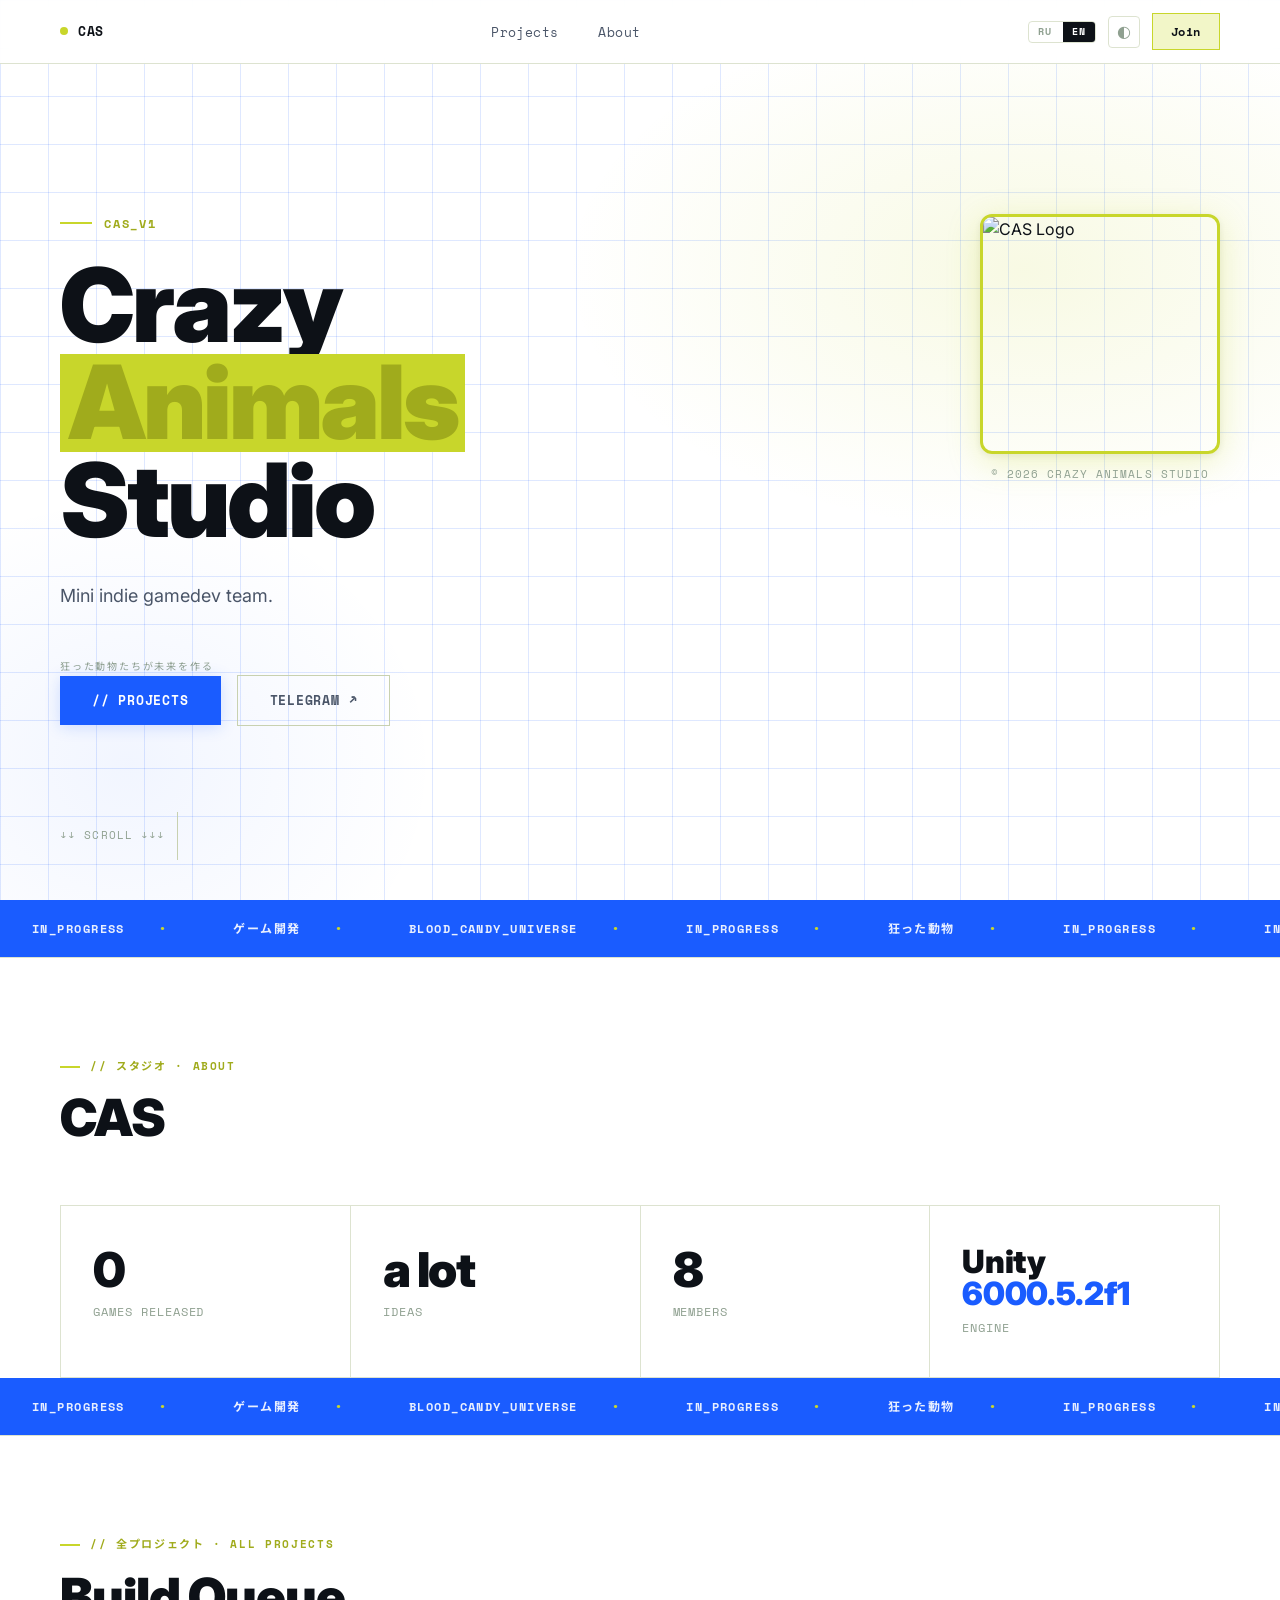
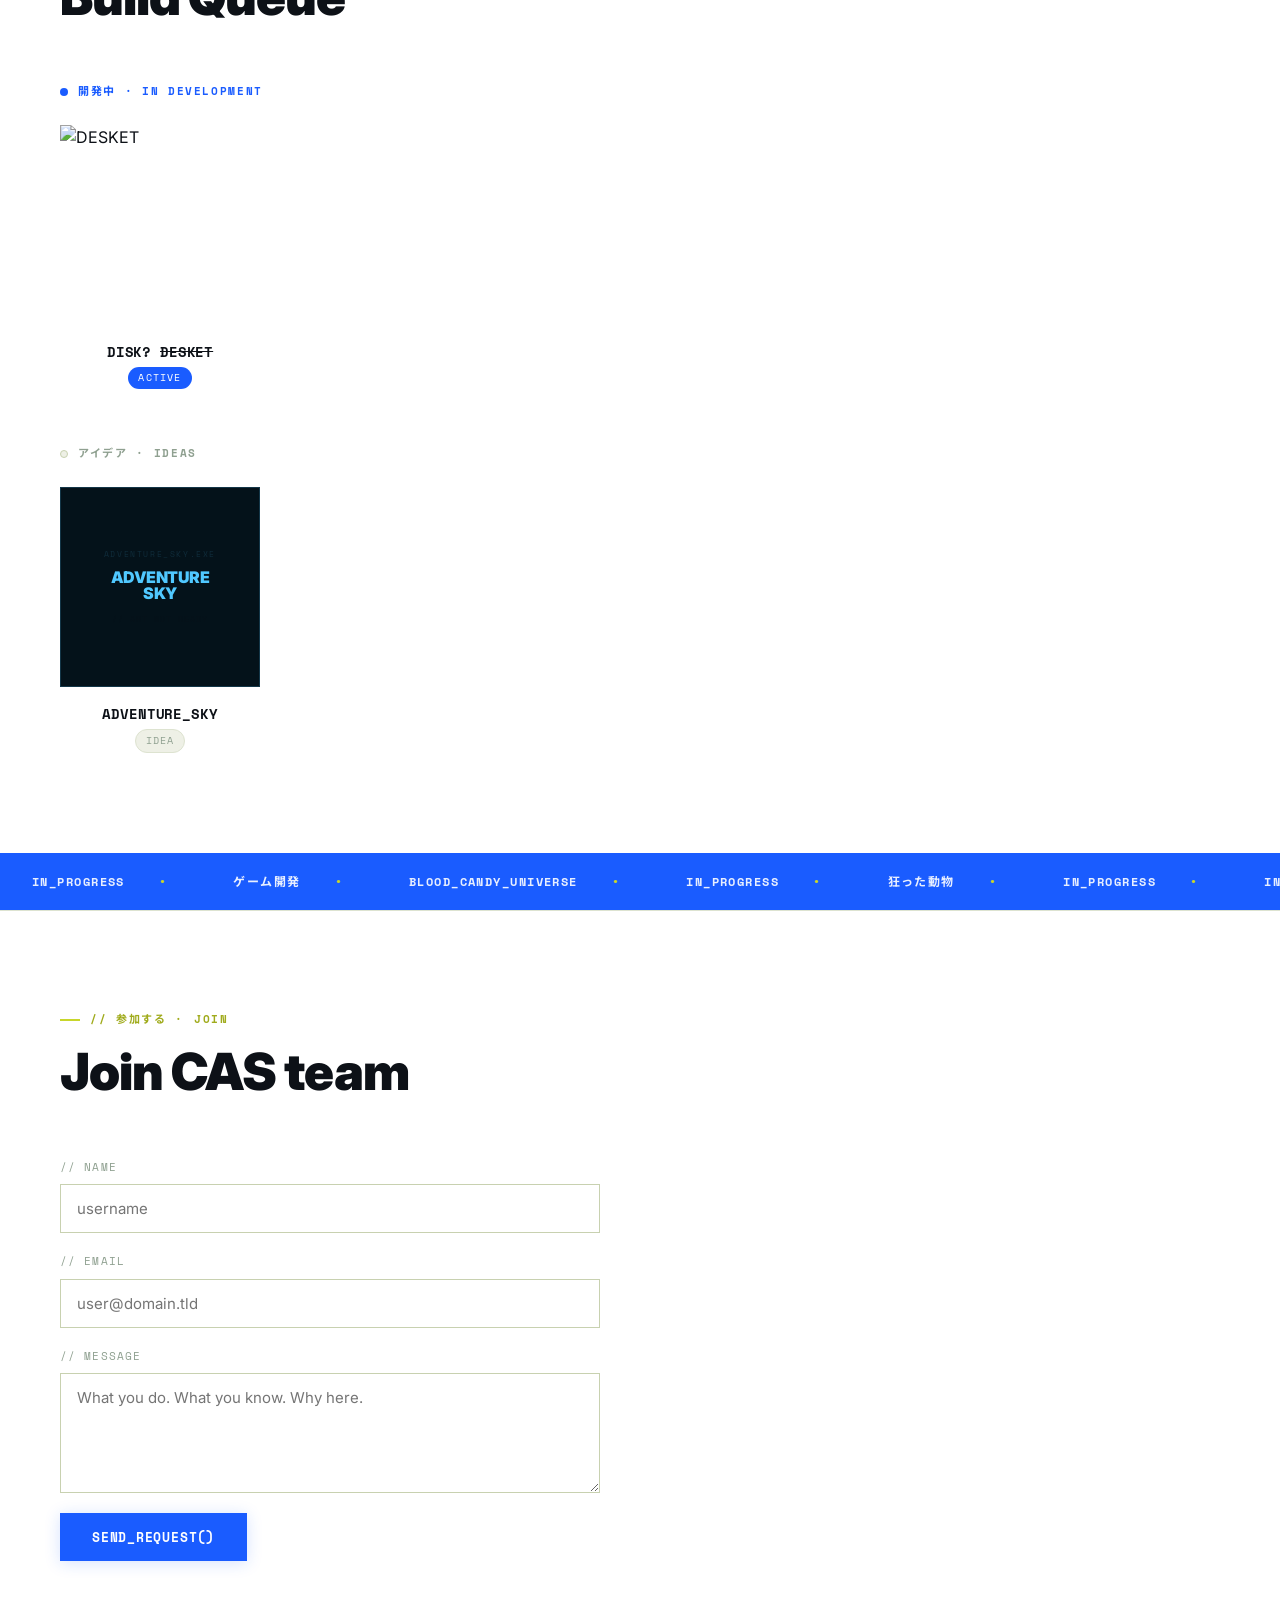
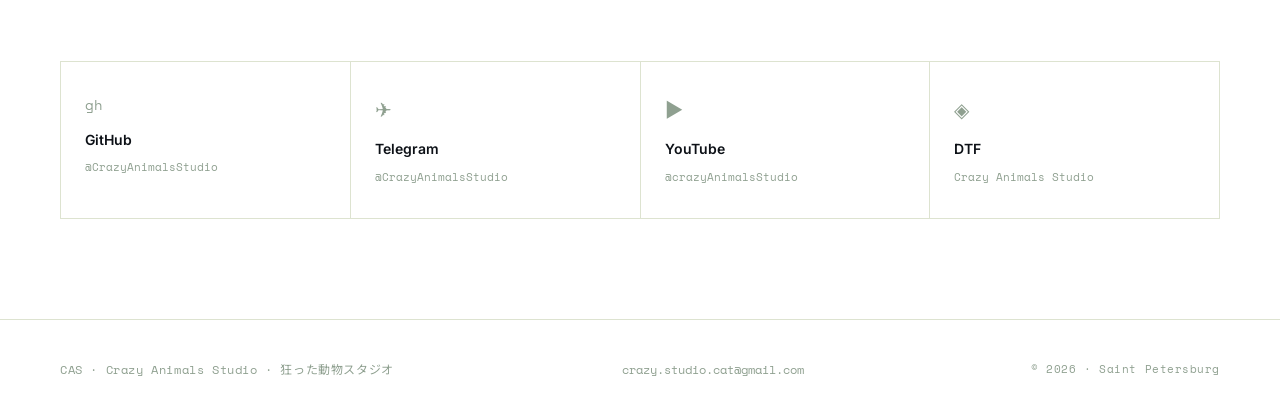
==== index.html @ 2841b26e "refactor(index.html)<alt>: mini info update" ====
<!DOCTYPE html>
<html lang="en">
<head>
    <meta charset="UTF-8">
    <meta name="viewport" content="width=device-width, initial-scale=1.0">

    <!-- ─── Verification ──────────────────────── -->
    <meta name="yandex-verification" content="7a8b8e7beaadb155" />
    <meta name="google-site-verification" content="YRYXhuTqiTE7CR_DWWoEkwobsuxGEl" />

    <!-- ─── SEO ───────────────────────────────── -->
    <title>Crazy Animals Studio — Indie Game Dev · SPB</title>
    <meta name="description" content="Crazy Animals Studio — independent indie game development studio from Saint Petersburg. Working on NO_FUTURE and other projects. Unity 6 · pixel art · low-poly 3D." />
    <meta name="keywords" content="Crazy Animals Studio, CAS, indie game studio, NO_FUTURE, DESKET, инди игры, pixel art, gamedev, разработка игр, indie game development, Unity 6, Saint Petersburg, Санкт-Петербург, инди студия" />
    <meta name="author" content="Crazy Animals Studio" />
    <meta name="robots" content="index, follow" />

    <!-- ─── Open Graph ────────────────────────── -->
    <meta property="og:type" content="website" />
    <meta property="og:site_name" content="Crazy Animals Studio" />
    <meta property="og:title" content="Crazy Animals Studio — Indie Game Dev · SPB" />
    <meta property="og:description" content="Independent indie game studio from Saint Petersburg. NO_FUTURE and more. No investors — our pace, our way." />
    <meta property="og:url" content="https://crazyanimalsstudio.space/" />
    <meta property="og:image" content="https://crazyanimalsstudio.space/img/logo.jpg" />
    <meta property="og:image:width" content="1200" />
    <meta property="og:image:height" content="630" />
    <meta property="og:locale" content="en_US" />
    <meta property="og:locale:alternate" content="ru_RU" />

    <!-- ─── Twitter Card ─────────────────────── -->
    <meta name="twitter:card" content="summary_large_image" />
    <meta name="twitter:title" content="Crazy Animals Studio — Indie Game Dev" />
    <meta name="twitter:description" content="Independent indie game studio from Saint Petersburg. No investors — our pace." />
    <meta name="twitter:image" content="https://crazyanimalsstudio.space/img/logo.jpg" />

    <!-- ─── Canonical ────────────────────────── -->
    <link rel="canonical" href="https://crazyanimalsstudio.space/" />

    <!-- ─── Favicon ───────────────────────────── -->
    <link rel="icon" type="image/jpeg" href="img/logo.jpg" />

    <!-- ─── Fonts ────────────────────────────── -->
    <link rel="preconnect" href="https://fonts.googleapis.com">
    <link rel="preconnect" href="https://fonts.gstatic.com" crossorigin>
    <link href="https://fonts.googleapis.com/css2?family=Inter:wght@300;400;500;600;700;900&family=Space+Mono:wght@400;700&family=Noto+Sans+JP:wght@400;700;900&display=swap" rel="stylesheet">

    <!-- ─── Styles ───────────────────────────── -->
    <link rel="stylesheet" href="style.css">

    <!-- ─── Structured Data (JSON-LD) ────────── -->
    <script type="application/ld+json">
    {
        "@context": "https://schema.org",
        "@type": "Organization",
        "name": "Crazy Animals Studio",
        "alternateName": "CAS",
        "description": "Independent indie game development studio from Saint Petersburg, Russia",
        "url": "https://crazyanimalsstudio.space/",
        "logo": "https://crazyanimalsstudio.space/img/logo.jpg",
        "image": "https://crazyanimalsstudio.space/img/logo.jpg",
        "foundingDate": "2024",
        "foundingLocation": {
            "@type": "Place",
            "name": "Saint Petersburg, Russia"
        },
        "sameAs": [
            "https://github.com/CrazyAnimalsStudio",
            "https://dtf.ru/u/528485-crazy-animals-studio",
            "https://www.youtube.com/@crazyAnimalsStudio",
            "https://t.me/CrazyAnimalsStudio"
        ],
        "knowsAbout": ["indie game development", "Unity 6", "pixel art", "low-poly 3D", "game design"]
    }
    </script>

</head>
<body>

<!-- NAV -->
<nav>
    <a href="#" class="nav-logo">
        <span class="nav-logo-dot"></span>
        CAS
    </a>
    <ul class="nav-links">
        <li><a href="#projects" data-i18n="nav-projects">Projects</a></li>
        <li><a href="#about" data-i18n="nav-about">About</a></li>
        <!--<li><a href="/bgd" class="nav-bgdlib-btn">BGDLib ↗</a></li>-->
    </ul>
    <div class="nav-right">
        <div class="nav-lang">
            <button class="lang-btn" data-lang="ru" onclick="setLang('ru')">RU</button>
            <button class="lang-btn" data-lang="en" onclick="setLang('en')">EN</button>
        </div>
        <button class="theme-toggle" id="theme-toggle" onclick="toggleTheme()" title="Toggle theme">◐</button>
        <a href="#join" class="nav-cta" data-i18n="nav-join">Join</a>
    </div>
</nav>

<!-- HERO -->
<section class="hero">
    <div style="display:flex; align-items:flex-start; justify-content:space-between; width:100%; gap:40px; flex-wrap:wrap; position:relative; z-index:1;">
        <div style="flex:1; min-width:300px;">
            <div class="hero-tag" data-i18n="hero-tag">CAS_v1</div>
            <h1>Crazy<br><span>Animals</span><br>Studio</h1>
            <p class="hero-sub" data-i18n="hero-sub">Mini indie gamedev team</p>
            <p style="font-family:var(--mono); font-size:10px; color:var(--text-3); letter-spacing:0.18em; margin-top:6px;">狂った動物たちが未来を作る</p>
            <div class="hero-actions">
                <a href="#projects" class="btn-primary" data-i18n="hero-btn-projects">// Projects</a>
                <a href="https://t.me/CrazyAnimalsStudio" target="_blank" class="btn-secondary">Telegram ↗</a>
            </div>
        </div>
        <div class="hero-logo-block">
            <img src="img/logo.jpg" alt="CAS Logo" class="hero-logo-img">
            <div class="hero-logo-caption">© 2026 CRAZY ANIMALS STUDIO</div>
        </div>
    </div>
    <div class="hero-scroll">↓↓ SCROLL ↓↓↓</div>
</section>

<!-- MARQUEE1 -->
<div class="marquee-strip">
    <div class="marquee-track">
        <div class="marquee-content">
            <span class="marquee-item">IN_PROGRESS</span>
            <span class="marquee-item">ゲーム開発</span>
            <span class="marquee-item">BLOOD_CANDY_UNIVERSE</span>
            <span class="marquee-item">IN_PROGRESS</span>
            <span class="marquee-item">狂った動物</span>
            <span class="marquee-item">IN_PROGRESS</span>
            <span class="marquee-item" data-i18n="marquee-indie">indie-gamedev</span>
            <span class="marquee-item">HARD_CORE</span>
            <span class="marquee-item">未来を作る</span>
            <span class="marquee-item">INDIE · NO_INVESTORS</span>
            <span class="marquee-item">物語</span>
        </div>
        <div class="marquee-content" aria-hidden="true">
            <span class="marquee-item">IN_PROGRESS</span>
            <span class="marquee-item">ゲーム開発</span>
            <span class="marquee-item">BLOOD_CANDY_UNIVERSE</span>
            <span class="marquee-item">IN_PROGRESS</span>
            <span class="marquee-item">狂った動物</span>
            <span class="marquee-item">IN_PROGRESS</span>
            <span class="marquee-item" data-i18n="marquee-indie">indie-gamedev</span>
            <span class="marquee-item">HARD_CORE</span>
            <span class="marquee-item">未来を作る</span>
            <span class="marquee-item">INDIE · NO_INVESTORS</span>
            <span class="marquee-item">物語</span>
        </div>
    </div>
</div>

<!-- CURRENT BUILD: disk_thegame -->
<!--<section class="section" id="projects">
    <div class="section-tag" data-i18n="tag-current-build">// 製作中 · current build</div>
    <div class="featured">
        <div class="featured-info">
            <div class="featured-badge" style="background:var(--accent); color:#fff; border-color:var(--accent);" data-i18n="active-badge">● 開発中 · ACTIVE</div>
            <div class="featured-name" style="font-size: clamp(48px,7vw,96px);">disk_thegame</div>
            <div class="featured-sub" style="font-family:var(--mono); font-size:12px; letter-spacing:0.1em;">
                ENGINE: Unity 6 6000.5.2f1 &nbsp;·&nbsp; BUILD: 202X
            </div>
            <div class="featured-tags" style="margin-top: 20px;">
                <span class="tag">2D</span>
                <span class="tag">platformer</span>
                <span class="tag">3D</span>
                <span class="tag">sci-fi</span>
            </div>
            <div style="margin-top: 32px; display:flex; gap:12px; flex-wrap:wrap;">
                <a href="https://t.me/CrazyAnimalsStudio" target="_blank" class="btn-primary" data-i18n="btn-follow">follow ↗</a>
            </div>
        </div>
        <div class="featured-img-wrap" style="background:#0d1117; display:flex; align-items:center; justify-content:center; flex-direction:column; gap:16px; font-family:var(--mono); color:rgba(26,92,255,0.6); font-size:13px; letter-spacing:0.08em;">
            <div style="color:var(--accent); font-size:11px; letter-spacing:0.2em; text-transform:uppercase; opacity:0.5;">disk.exe · disk.appimage</div>
            <div style="font-size:clamp(48px,6vw,80px); font-weight:900; color:var(--lime); letter-spacing:-0.04em; line-height:1; font-family:var(--sans);">disk<br>thegame</div>
            <div style="font-size:10px; color:rgba(255,255,255,0.2); letter-spacing:0.15em; margin-top:8px;" data-i18n="art-not-ready-featured">// art not ready yet</div>
        </div>
    </div>
</section>-->

<!-- STATS -->
<div class="section" id="about" style="padding-bottom:0;">
    <div class="section-tag" data-i18n="tag-about">// スタジオ · about</div>
    <h2 class="section-title">CAS</h2>
    <div class="stats">
        <div class="stat">
            <div class="stat-num">0<span></span></div>
            <div class="stat-label" data-i18n="stat-games">games released</div>
        </div>
        <div class="stat">
            <div class="stat-num" data-i18n="stat-many">a lot</div>
            <div class="stat-label" data-i18n="stat-ideas">ideas</div>
        </div>
        <div class="stat">
            <div class="stat-num">9<!--<span>+</span>--></div>
            <div class="stat-label" data-i18n="stat-members">members</div>
        </div>
        <div class="stat">
            <div class="stat-num" style="font-size:32px; letter-spacing:-0.01em;">Unity<span> 6000.5.2f1</span></div>
            <div class="stat-label" data-i18n="stat-engine">engine</div>
        </div>
    </div>
</div>

<!-- MARQUEE2 -->
<div class="marquee-strip">
    <div class="marquee-track">
        <div class="marquee-content">
            <span class="marquee-item">IN_PROGRESS</span>
            <span class="marquee-item">ゲーム開発</span>
            <span class="marquee-item">BLOOD_CANDY_UNIVERSE</span>
            <span class="marquee-item">IN_PROGRESS</span>
            <span class="marquee-item">狂った動物</span>
            <span class="marquee-item">IN_PROGRESS</span>
            <span class="marquee-item" data-i18n="marquee-indie">indie-gamedev</span>
            <span class="marquee-item">HARD_CORE</span>
            <span class="marquee-item">未来を作る</span>
            <span class="marquee-item">INDIE · NO_INVESTORS</span>
            <span class="marquee-item">物語</span>
        </div>
        <div class="marquee-content" aria-hidden="true">
            <span class="marquee-item">IN_PROGRESS</span>
            <span class="marquee-item">ゲーム開発</span>
            <span class="marquee-item">BLOOD_CANDY_UNIVERSE</span>
            <span class="marquee-item">IN_PROGRESS</span>
            <span class="marquee-item">狂った動物</span>
            <span class="marquee-item">IN_PROGRESS</span>
            <span class="marquee-item" data-i18n="marquee-indie">indie-gamedev</span>
            <span class="marquee-item">HARD_CORE</span>
            <span class="marquee-item">未来を作る</span>
            <span class="marquee-item">INDIE · NO_INVESTORS</span>
            <span class="marquee-item">物語</span>
        </div>
    </div>
</div>

<!-- ROLES -->
<!--<section class="roles-section">
    <div class="roles-header">
        <h2>Crazy Animals Studio</h2>
        <p style="font-family:var(--mono); font-size:11px; letter-spacing:0.12em; text-transform:uppercase;">// indie · spb · est_2024 · no_investors</p>
        <p style="font-family:var(--mono); font-size:10px; letter-spacing:0.15em; color:var(--text-3); margin-top:6px;" data-i18n="roles-sub">自分たちのペースで · at our own pace</p>
    </div>

    <div class="roles-cloud">
        <span class="role-bubble" data-i18n="role-dev"> </span>
        <span class="role-bubble"> </span>
        <span class="role-bubble"> </span>
        <span class="role-bubble" data-i18n="role-narrative"> </span>
        <span class="role-bubble"> </span>
        <span class="role-bubble"> </span>
        <span class="role-bubble" data-i18n="role-sound"> </span>
        <span class="role-bubble"> </span>
        <span class="role-bubble" data-i18n="role-writing"></span>
    </div>
</section>-->

<!-- ALL PROJECTS — media shelf -->
<section class="section" id="projects">
    <div class="section-tag" data-i18n="tag-all-projects">// 全プロジェクト · all projects</div>
    <h2 class="section-title">Build Queue</h2>

    <!-- ACTIVE -->
    <div style="margin-bottom:56px;">
        <div style="font-family:var(--mono); font-size:11px; letter-spacing:0.15em; color:var(--accent); font-weight:700; margin-bottom:24px; display:flex; align-items:center; gap:10px;">
            <span style="display:inline-block; width:8px; height:8px; border-radius:50%; background:var(--accent); animation: pulseDot 1.5s ease-in-out infinite;"></span>
            <span data-i18n="status-active">開発中 · IN DEVELOPMENT</span>
        </div>
        <div class="media-shelf">
            <!-- disk_thegame (DESKET) -->
            <a href="#" class="media-card">
                <div class="media-card-frame">
                    <img src="img/projects/desket/desketLogo.png" alt="DESKET">
                </div>
                <div class="media-card-label">
                    <div class="media-card-name">disk? <s>DESKET</s></div>
                    <div class="media-card-status" style="background:var(--accent); color:#fff; border-radius:999px; font-family:var(--mono); font-size:10px; letter-spacing:0.12em; text-transform:uppercase; padding:3px 10px;" data-i18n="badge-active">ACTIVE</div>
                </div>
            </a>
        </div>
    </div>

    <!-- IDEAS -->
    <div>
        <div style="font-family:var(--mono); font-size:11px; letter-spacing:0.15em; color:var(--text-3); font-weight:700; margin-bottom:24px; display:flex; align-items:center; gap:10px;">
            <span style="display:inline-block; width:8px; height:8px; border-radius:50%; background:var(--bg-3); border:1px solid var(--border-2);"></span>
            <span data-i18n="status-ideas">アイデア · IDEAS</span>
        </div>
        <div class="media-shelf">
            


            <!-- ADVENTURE_SKY -->
            <a href="#" class="media-card">
                <div class="media-card-frame">
                    <div class="media-text-card" style="background:#04121a; border:1px solid rgba(80,200,255,0.2);">
                        <div class="tc-label" style="color:rgba(80,200,255,0.4);">ADVENTURE_SKY.exe</div>
                        <div class="tc-title" style="color:#50c8ff;">ADVENTURE<br>SKY</div>
                        <div class="tc-sub" data-i18n="art-pending-short">// art not ready </div>
                    </div>
                </div>
                <div class="media-card-label">
                    <div class="media-card-name">ADVENTURE_SKY</div>
                    <div class="media-card-status media-status-idea" data-i18n="badge-idea">Idea</div>
                </div>
            </a>

            <!-- hidden for the future -->
            <!-- no_future_the_game
            <a href="#" class="media-card">
                <div class="media-card-frame">
                    <div class="media-text-card" style="background:#0a0a10; border:1px solid rgba(200,214,43,0.2);">
                        <div class="tc-label" style="color:rgba(200,214,43,0.4);">NO_FUTURE.exe</div>
                        <div class="tc-title" style="color:var(--lime);">NO<br>FUTURE</div>
                        <div class="tc-sub" data-i18n="art-pending">// art not ready · 未定</div>
                    </div>
                </div>
                <div class="media-card-label">
                    <div class="media-card-name">NO_FUTURE</div>
                    <div class="media-card-status" style="background:var(--accent); color:#fff; border-radius:999px; font-family:var(--mono); font-size:10px; letter-spacing:0.12em; text-transform:uppercase; padding:3px 10px;" data-i18n="badge-active">ACTIVE</div>
                </div>
            </a>-->

            <!-- DEER_WITH_BEER 
            <a href="#" class="media-card">
                <div class="media-card-frame">
                    <img src="img/projects/deerWithBeer/deerWithBeerLogo.png" alt="DEER_WITH_BEER">
                </div>
                <div class="media-card-label">
                    <div class="media-card-name">DEER_WITH_BEER</div>
                    <div class="media-card-status media-status-idea" data-i18n="badge-idea">Idea</div>
                </div>
            </a>-->
            <!-- MURDER_SHOW 
            <a href="#" class="media-card">
                <div class="media-card-frame">
                    <div class="media-text-card" style="background:#1a0505; border:1px solid rgba(255,80,80,0.2);">
                        <div class="tc-label" style="color:rgba(255,80,80,0.4);">MURDER_SHOW.exe</div>
                        <div class="tc-title" style="color:#ff5050;">MURDER<br>SHOW</div>
                        <div class="tc-sub" data-i18n="art-pending-short">// art not ready</div>
                    </div>
                </div>
                <div class="media-card-label">
                    <div class="media-card-name">MURDER_SHOW</div>
                    <div class="media-card-status media-status-idea" data-i18n="badge-idea">Idea</div>
                </div>
            </a>-->
            <!-- CURSED_PERSECUTOR 
            <a href="#" class="media-card">
                <div class="media-card-frame">
                    <div class="media-text-card" style="background:#0e0515; border:1px solid rgba(180,80,255,0.2);">
                        <div class="tc-label" style="color:rgba(180,80,255,0.4);">CURSED_PERSECUTOR.exe</div>
                        <div class="tc-title" style="color:#b450ff; font-size:20px;">CURSED<br>PERSECUTOR</div>
                        <div class="tc-sub" data-i18n="art-pending-short">// art not ready</div>
                    </div>
                </div>
                <div class="media-card-label">
                    <div class="media-card-name">CURSED_PERSECUTOR</div>
                    <div class="media-card-status media-status-idea" data-i18n="badge-idea">Idea</div>
                </div>
            </a>-->
            <!-- DEVASTATION 
            <a href="#" class="media-card">
                <div class="media-card-frame">
                    <div class="media-text-card" style="background:#150505; border:1px solid rgba(220,40,40,0.2);">
                        <div class="tc-label" style="color:rgba(220,40,40,0.4);">DEVASTATION.exe</div>
                        <div class="tc-title" style="color:#dc2828;">DEVASTATION</div>
                        <div class="tc-sub">// blood_candy · ldr</div>
                    </div>
                </div>
                <div class="media-card-label">
                    <div class="media-card-name">DEVASTATION</div>
                    <div class="media-card-status media-status-idea" data-i18n="badge-idea">Idea</div>
                </div>
            </a>-->
            <!-- BARRELLINA
            <a href="#" class="media-card">
                <div class="media-card-frame">
                    <div class="media-text-card" style="background:#141005; border:1px solid rgba(220,180,40,0.2);">
                        <div class="tc-label" style="color:rgba(220,180,40,0.4);">BARRELLINA.exe</div>
                        <div class="tc-title" style="color:#dcb428;">BARREL<br>LINA</div>
                        <div class="tc-sub">// blood_candy · ldr</div>
                    </div>
                </div>
                <div class="media-card-label">
                    <div class="media-card-name">BARRELLINA</div>
                    <div class="media-card-status media-status-idea" data-i18n="badge-idea">Idea</div>
                </div>
            </a>-->
            <!-- PROJECT_BLUE
            <a href="#" class="media-card">
                <div class="media-card-frame">
                    <div class="media-text-card" style="background:#030d18; border:1px solid rgba(40,100,220,0.2);">
                        <div class="tc-label" style="color:rgba(40,100,220,0.4);">PROJECT_BLUE.exe</div>
                        <div class="tc-title" style="color:#2864dc;">PROJECT<br>BLUE</div>
                        <div class="tc-sub">// blood_candy · ldr</div>
                    </div>
                </div>
                <div class="media-card-label">
                    <div class="media-card-name">PROJECT_BLUE</div>
                    <div class="media-card-status media-status-idea" data-i18n="badge-idea">Idea</div>
                </div>
            </a>-->
            <!-- ROW
            <a href="#" class="media-card">
                <div class="media-card-frame">
                    <img src="img/projects/row/rowLogoPackage.png" alt="ROW">
                </div>
                <div class="media-card-label">
                    <div class="media-card-name">ROW</div>
                    <div class="media-card-status media-status-idea" data-i18n="badge-idea">Idea</div>
                </div>
            </a>-->
            <!-- RUINED_EARTH
            <a href="#" class="media-card">
                <div class="media-card-frame">
                    <div class="media-text-card" style="background:#0d0e08; border:1px solid rgba(140,160,60,0.2);">
                        <div class="tc-label" style="color:rgba(140,160,60,0.4);">RUINED_EARTH.exe</div>
                        <div class="tc-title" style="color:#8ca03c;">RUINED<br>EARTH</div>
                        <div class="tc-sub">// blood_candy</div>
                    </div>
                </div>
                <div class="media-card-label">
                    <div class="media-card-name">RUINED_EARTH</div>
                    <div class="media-card-status media-status-idea" data-i18n="badge-idea">Idea</div>
                </div>
            </a>-->
            <!-- HARD_CORE
            <a href="#" class="media-card">
                <div class="media-card-frame">
                    <img src="img/projects/hardCore/hardCoreLogoPackage2.png" alt="HARD_CORE">
                </div>
                <div class="media-card-label">
                    <div class="media-card-name">HARD_CORE</div>
                    <div class="media-card-status media-status-idea" data-i18n="badge-idea">Idea</div>
                </div>
            </a>-->
            <!-- INSTABILITY
            <a href="#" class="media-card">
                <div class="media-card-frame">
                    <div class="media-text-card" style="background:#050508; border:1px solid rgba(100,80,200,0.2);">
                        <div class="tc-label" style="color:rgba(100,80,200,0.4);">INSTABILITY.exe</div>
                        <div class="tc-title" style="color:#6450c8;">INSTA<br>BILITY</div>
                        <div class="tc-sub" data-i18n="bc-final">// blood_candy · final</div>
                    </div>
                </div>
                <div class="media-card-label">
                    <div class="media-card-name">INSTABILITY</div>
                    <div class="media-card-status media-status-idea" data-i18n="badge-idea">Idea</div>
                </div>
            </a>-->
        </div>
    </div>
</section>

<!-- MARQUEE3 -->
<div class="marquee-strip">
    <div class="marquee-track">
        <div class="marquee-content">
            <span class="marquee-item">IN_PROGRESS</span>
            <span class="marquee-item">ゲーム開発</span>
            <span class="marquee-item">BLOOD_CANDY_UNIVERSE</span>
            <span class="marquee-item">IN_PROGRESS</span>
            <span class="marquee-item">狂った動物</span>
            <span class="marquee-item">IN_PROGRESS</span>
            <span class="marquee-item" data-i18n="marquee-indie">indie-gamedev</span>
            <span class="marquee-item">HARD_CORE</span>
            <span class="marquee-item">未来を作る</span>
            <span class="marquee-item">INDIE · NO_INVESTORS</span>
            <span class="marquee-item">物語</span>
        </div>
        <div class="marquee-content" aria-hidden="true">
            <span class="marquee-item">IN_PROGRESS</span>
            <span class="marquee-item">ゲーム開発</span>
            <span class="marquee-item">BLOOD_CANDY_UNIVERSE</span>
            <span class="marquee-item">IN_PROGRESS</span>
            <span class="marquee-item">狂った動物</span>
            <span class="marquee-item">IN_PROGRESS</span>
            <span class="marquee-item" data-i18n="marquee-indie">indie-gamedev</span>
            <span class="marquee-item">HARD_CORE</span>
            <span class="marquee-item">未来を作る</span>
            <span class="marquee-item">INDIE · NO_INVESTORS</span>
            <span class="marquee-item">物語</span>
        </div>
    </div>
</div>

<!-- JOIN -->
<section class="section" id="join">
    <div class="section-tag">// 参加する · <span data-i18n="join-tag-word">join</span></div>
    <h2 class="section-title">Join CAS team</h2>
    <div class="join-wrap">
        <!--<div class="join-info">
            <p style="font-family:var(--mono); font-size:13px; color:var(--text-3); line-height:1.8;" data-i18n="join-desc">
                Looking for: developers, artists!<br>
                // Dev stack: Unity 6 · Git &amp; GitLab · C#<br>
                // Art stack: Aseprite · Blender
            </p>
            <ul class="join-perks">
                <li data-i18n="join-perk-1">real projects from day one</li>
                <li data-i18n="join-perk-2">proper git-workflow</li>
                <li>本当にこれを翻訳することに興味がありますか？</li>
                <li data-i18n="join-perk-4">long-term · 長期的</li>
            </ul>
        </div>-->
        <form class="join-form" action="https://formspree.io/f/mnnvqkpe" method="POST">
            <div class="form-field">
                <label for="name">// name</label>
                <input type="text" id="name" name="name" placeholder="username" required>
            </div>
            <div class="form-field">
                <label for="email">// email</label>
                <input type="email" id="email" name="email" placeholder="user@domain.tld" required>
            </div>
            <div class="form-field">
                <label for="message">// message</label>
                <textarea id="message" name="message" data-i18n-placeholder="join-placeholder" placeholder="What you do. What you know. Why here." required></textarea>
            </div>
            <input type="hidden" name="_subject" value="[CAS] Join Request">
            <button type="submit" class="btn-primary" style="align-self:flex-start;">send_request()</button>
        </form>
    </div>
</section>

<!-- SOCIALS -->
<section class="section" style="padding-top:0; border-top:none;">
    <div class="socials-grid">
        <a href="https://github.com/CrazyAnimalsStudio" target="_blank" class="social-link">
            <div class="social-icon" style="font-family:var(--mono); font-size:14px;">gh</div>
            <div class="social-name">GitHub</div>
            <div class="social-handle">@CrazyAnimalsStudio</div>
        </a>
        <a href="https://t.me/CrazyAnimalsStudio" target="_blank" class="social-link">
            <div class="social-icon">✈</div>
            <div class="social-name">Telegram</div>
            <div class="social-handle">@CrazyAnimalsStudio</div>
        </a>
        <a href="https://www.youtube.com/@crazyAnimalsStudio" target="_blank" class="social-link">
            <div class="social-icon">▶</div>
            <div class="social-name">YouTube</div>
            <div class="social-handle">@crazyAnimalsStudio</div>
        </a>
        <a href="https://dtf.ru/u/528485-crazy-animals-studio" target="_blank" class="social-link">
            <div class="social-icon">◈</div>
            <div class="social-name">DTF</div>
            <div class="social-handle">Crazy Animals Studio</div>
        </a>
    </div>
</section>

<!-- FOOTER -->
<footer>
    <div class="footer-logo">CAS · Crazy Animals Studio · 狂った動物スタジオ</div>
    <a href="mailto:crazy.studio.cat@gmail.com" class="footer-email">crazy.studio.cat@gmail.com</a>
    <div class="footer-copy" data-i18n="footer-copy">© 2026 · Saint Petersburg</div>
</footer>

<script src="script.js"></script>
</body>
</html>
---- style.css ----
*, *::before, *::after {
    margin: 0;
    padding: 0;
    box-sizing: border-box;
}

:root {
    --bg:        #ffffff;
    --bg-2:      #f7f8f3;
    --bg-3:      #eef0e6;
    --border:    #dde3d0;
    --border-2:  #c8d1b0;
    --text:      #0d1117;
    --text-2:    #4a5568;
    --text-3:    #8fa090;
    --accent:    #1a5cff;
    --accent-2:  #3d78ff;
    --accent-dim:#e8eeff;
    --accent-dark:#0039cc;
    --lime:      #c8d62b;
    --lime-2:    #d9e83a;
    --lime-dim:  #f2f6c8;
    --lime-dark: #a0ab1c;
    --mono:      'Space Mono', 'Noto Sans JP', monospace;
    --sans:      'Inter', 'Noto Sans JP', sans-serif;
    --nav-bg:    rgba(255,255,255,0.92);
}

/* ─── DARK THEME ────────────────────────────── */
body[data-theme="dark"] {
    --bg:        #111418;
    --bg-2:      #191d24;
    --bg-3:      #20262f;
    --border:    #272e3a;
    --border-2:  #344055;
    --text:      #dce5f0;
    --text-2:    #7d95b0;
    --text-3:    #4a5e70;
    --accent-dim:#091530;
    --lime-dim:  #171d04;
    --nav-bg:    rgba(17,20,24,0.94);
}

html { scroll-behavior: smooth; }

body {
    font-family: var(--sans);
    background: var(--bg);
    color: var(--text);
    line-height: 1.6;
    overflow-x: hidden;
}

/* ─── NAV ─────────────────────────────────── */
nav {
    position: fixed;
    top: 0; left: 0; right: 0;
    z-index: 100;
    display: flex;
    align-items: center;
    justify-content: space-between;
    padding: 0 60px;
    height: 64px;
    background: var(--nav-bg);
    backdrop-filter: blur(12px);
    border-bottom: 1px solid var(--border);
    transition: background 0.3s, border-color 0.3s;
}

/* nav-right: lang switcher + theme toggle + cta */
.nav-right {
    display: flex;
    align-items: center;
    gap: 12px;
}

.nav-lang {
    display: flex;
    align-items: center;
    gap: 2px;
    border: 1px solid var(--border);
    border-radius: 4px;
    overflow: hidden;
}

.lang-btn {
    font-family: var(--mono);
    font-size: 10px;
    font-weight: 700;
    letter-spacing: 0.1em;
    padding: 5px 9px;
    background: transparent;
    color: var(--text-3);
    border: none;
    cursor: pointer;
    transition: background 0.15s, color 0.15s;
    line-height: 1;
}

.lang-btn:hover {
    color: var(--text);
    background: var(--bg-2);
}

.lang-btn.active {
    background: var(--text);
    color: var(--bg);
}

.theme-toggle {
    font-size: 16px;
    background: transparent;
    border: 1px solid var(--border);
    color: var(--text-3);
    width: 32px;
    height: 32px;
    display: flex;
    align-items: center;
    justify-content: center;
    cursor: pointer;
    border-radius: 4px;
    transition: border-color 0.15s, color 0.15s, background 0.15s;
    line-height: 1;
}

.theme-toggle:hover {
    color: var(--text);
    border-color: var(--text-2);
    background: var(--bg-2);
}

.nav-logo {
    font-family: var(--mono);
    font-size: 13px;
    font-weight: 700;
    color: var(--text);
    letter-spacing: 0.05em;
    text-decoration: none;
    display: flex;
    align-items: center;
    gap: 10px;
}

.nav-logo-dot {
    width: 8px; height: 8px;
    border-radius: 50%;
    background: var(--lime);
    flex-shrink: 0;
}

.nav-links {
    display: flex;
    gap: 40px;
    list-style: none;
}

.nav-links a {
    font-size: 13px;
    font-weight: 500;
    color: var(--text-2);
    text-decoration: none;
    letter-spacing: 0.03em;
    transition: color 0.2s;
    font-family: var(--mono);
}

.nav-links a:hover { color: var(--text); }

.nav-bgdlib-btn {
    font-family: var(--mono) !important;
    font-size: 11px !important;
    font-weight: 700 !important;
    color: #ea027e !important;
    text-decoration: none;
    border: 1px solid rgba(234,2,126,0.45);
    padding: 5px 13px;
    letter-spacing: 0.08em;
    transition: background 0.18s, color 0.18s, border-color 0.18s;
    white-space: nowrap;
}
.nav-bgdlib-btn:hover {
    background: rgba(234,2,126,0.12) !important;
    border-color: #ea027e !important;
    color: #ff2d9b !important;
}

.nav-cta {
    font-family: var(--mono);
    font-size: 12px;
    font-weight: 700;
    color: var(--text);
    text-decoration: none;
    border: 1px solid var(--lime);
    background: var(--lime-dim);
    padding: 8px 18px;
    letter-spacing: 0.05em;
    transition: background 0.2s, color 0.2s;
}

.nav-cta:hover {
    background: var(--lime);
    color: var(--text);
}

/* ─── HERO ────────────────────────────────── */
.hero {
    min-height: 100vh;
    display: flex;
    flex-direction: column;
    justify-content: center;
    padding: 120px 60px 80px;
    position: relative;
    overflow: hidden;
    background-image:
        linear-gradient(rgba(26,92,255,0.14) 1px, transparent 1px),
        linear-gradient(90deg, rgba(26,92,255,0.14) 1px, transparent 1px);
    background-size: 48px 48px;
    background-color: var(--bg);
    animation: gridDrift 3.5s linear infinite;
}

.hero::before {
    content: '';
    position: absolute;
    inset: 0;
    background:
        radial-gradient(ellipse 55% 45% at 80% 30%, rgba(200,214,43,0.13) 0%, transparent 65%),
        radial-gradient(ellipse 40% 50% at 10% 85%, rgba(26,92,255,0.06) 0%, transparent 60%);
    pointer-events: none;
}

.hero-tag {
    font-family: var(--mono);
    font-size: 12px;
    color: var(--lime-dark);
    letter-spacing: 0.15em;
    text-transform: uppercase;
    margin-bottom: 24px;
    display: flex;
    align-items: center;
    gap: 12px;
    font-weight: 700;
}

.hero-tag::before {
    content: '';
    display: block;
    width: 32px;
    height: 2px;
    background: var(--lime);
}

.hero h1 {
    font-size: clamp(56px, 8vw, 120px);
    font-weight: 900;
    line-height: 0.95;
    letter-spacing: -0.03em;
    color: var(--text);
    margin-bottom: 32px;
    max-width: 900px;
}

.hero h1 span {
    color: var(--lime-dark);
    background: var(--lime);
    padding: 0 8px;
    display: inline-block;
}

.hero-sub {
    font-size: 18px;
    font-weight: 400;
    color: var(--text-2);
    max-width: 480px;
    margin-bottom: 48px;
    line-height: 1.7;
}

.hero-actions {
    display: flex;
    gap: 16px;
    align-items: center;
    flex-wrap: wrap;
}

.btn-primary {
    font-family: var(--mono);
    font-size: 13px;
    font-weight: 700;
    letter-spacing: 0.06em;
    text-transform: uppercase;
    color: #fff;
    background: var(--accent);
    border: none;
    padding: 14px 32px;
    text-decoration: none;
    transition: background 0.2s, transform 0.15s, box-shadow 0.2s;
    cursor: pointer;
    display: inline-block;
    box-shadow: 0 2px 16px rgba(26,92,255,0.18);
}

.btn-primary:hover {
    background: var(--accent-dark);
    transform: translateY(-2px);
    box-shadow: 0 6px 24px rgba(26,92,255,0.28);
}

.btn-secondary {
    font-family: var(--mono);
    font-size: 13px;
    font-weight: 700;
    letter-spacing: 0.06em;
    text-transform: uppercase;
    color: var(--text-2);
    background: transparent;
    border: 1px solid var(--border-2);
    padding: 14px 32px;
    text-decoration: none;
    transition: color 0.2s, border-color 0.2s, background 0.2s;
    cursor: pointer;
    display: inline-block;
}

.btn-secondary:hover {
    color: var(--accent);
    border-color: var(--accent);
    background: var(--accent-dim);
}

.hero-logo-block {
    display: flex;
    flex-direction: column;
    align-items: center;
    gap: 12px;
    flex-shrink: 0;
}

.hero-logo-img {
    width: 240px;
    height: 240px;
    object-fit: cover;
    border-radius: 12px;
    border: 3px solid var(--lime);
    box-shadow: 0 8px 32px rgba(200,214,43,0.25), 0 2px 8px rgba(0,0,0,0.08);
}

.hero-logo-caption {
    font-family: var(--mono);
    font-size: 11px;
    color: var(--text-3);
    letter-spacing: 0.1em;
}

.hero-scroll {
    position: absolute;
    bottom: 40px;
    left: 60px;
    font-family: var(--mono);
    font-size: 11px;
    color: var(--text-3);
    letter-spacing: 0.1em;
    display: flex;
    align-items: center;
    gap: 12px;
}

.hero-scroll::after {
    content: '';
    display: block;
    width: 1px;
    height: 48px;
    background: var(--border-2);
}

/* ─── SECTION BASE ────────────────────────── */
.section {
    padding: 100px 60px;
    border-top: 1px solid var(--border);
}

.section-tag {
    font-family: var(--mono);
    font-size: 11px;
    color: var(--lime-dark);
    letter-spacing: 0.15em;
    text-transform: uppercase;
    margin-bottom: 16px;
    font-weight: 700;
    display: flex;
    align-items: center;
    gap: 10px;
}

.section-tag::before {
    content: '';
    display: inline-block;
    width: 20px;
    height: 2px;
    background: var(--lime);
    flex-shrink: 0;
}

.section-title {
    font-size: clamp(32px, 4vw, 52px);
    font-weight: 900;
    letter-spacing: -0.02em;
    line-height: 1.05;
    color: var(--text);
    margin-bottom: 60px;
}

/* ─── FEATURED GAME ───────────────────────── */
.featured {
    display: grid;
    grid-template-columns: 1fr 1fr;
    gap: 80px;
    align-items: center;
}

/*.featured-info {} */

.featured-badge {
    display: inline-block;
    font-family: var(--mono);
    font-size: 11px;
    letter-spacing: 0.12em;
    text-transform: uppercase;
    color: var(--lime-dark);
    border: 1px solid var(--lime);
    background: var(--lime);
    padding: 5px 12px;
    margin-bottom: 24px;
    font-weight: 700;
}

.featured-name {
    font-size: clamp(40px, 5vw, 72px);
    font-weight: 900;
    letter-spacing: -0.03em;
    line-height: 0.95;
    color: var(--text);
    margin-bottom: 8px;
}

.featured-sub {
    font-family: var(--mono);
    font-size: 14px;
    color: var(--text-2);
    margin-bottom: 24px;
    letter-spacing: 0.03em;
}

.featured-desc {
    font-size: 16px;
    color: var(--text-2);
    line-height: 1.75;
    margin-bottom: 36px;
    max-width: 420px;
}

.featured-tags {
    display: flex;
    gap: 8px;
    flex-wrap: wrap;
    margin-bottom: 36px;
}

.tag {
    font-family: var(--mono);
    font-size: 11px;
    letter-spacing: 0.08em;
    color: var(--text-3);
    border: 1px solid var(--border);
    padding: 4px 12px;
}

.featured-img-wrap {
    position: relative;
    aspect-ratio: 4/3;
    overflow: hidden;
    border: 1px solid var(--border);
    background: var(--bg-2);
}

.featured-img-wrap img {
    width: 100%;
    height: 100%;
    object-fit: cover;
    display: block;
    filter: brightness(0.85);
    transition: filter 0.3s, transform 0.4s;
}

.featured-img-wrap:hover img {
    filter: brightness(1);
    transform: scale(1.03);
}

.featured-img-overlay {
    position: absolute;
    inset: 0;
    background: linear-gradient(135deg, rgba(26,92,255,0.12) 0%, transparent 60%);
    pointer-events: none;
}

/* ─── PROJECTS GRID ───────────────────────── */
.projects-grid {
    display: grid;
    grid-template-columns: repeat(auto-fill, minmax(300px, 1fr));
    gap: 1px;
    background: var(--border);
    border: 1px solid var(--border);
}

.project-card {
    background: var(--bg);
    padding: 36px 32px;
    display: flex;
    flex-direction: column;
    gap: 12px;
    transition: background 0.2s, box-shadow 0.2s;
    text-decoration: none;
    color: inherit;
    position: relative;
    overflow: hidden;
}

.project-card::before {
    content: '';
    position: absolute;
    top: 0; left: 0;
    width: 3px;
    height: 100%;
    background: var(--accent);
    transform: scaleY(0);
    transform-origin: top;
    transition: transform 0.3s;
}

.project-card:hover { background: var(--bg-2); }
.project-card:hover::before { transform: scaleY(1); }

.project-status {
    font-family: var(--mono);
    font-size: 10px;
    letter-spacing: 0.12em;
    text-transform: uppercase;
    margin-bottom: 4px;
}

.status-wip { color: var(--lime-dark); font-weight: 700; }
.status-idea { color: var(--text-3); }
.status-done { color: #4cd964; }

.project-name {
    font-size: 22px;
    font-weight: 900;
    letter-spacing: -0.02em;
    color: var(--text);
    line-height: 1.1;
}

.project-genre {
    font-size: 13px;
    color: var(--text-2);
    line-height: 1.5;
}

.project-tags {
    display: flex;
    gap: 6px;
    flex-wrap: wrap;
    margin-top: 8px;
}

.project-tag {
    font-family: var(--mono);
    font-size: 10px;
    letter-spacing: 0.08em;
    color: var(--text-3);
    border: 1px solid var(--border);
    padding: 2px 8px;
}

/* ─── STUDIO STATS ────────────────────────── */
.stats {
    display: grid;
    grid-template-columns: repeat(4, 1fr);
    gap: 1px;
    background: var(--border);
    border: 1px solid var(--border);
    margin-bottom: 0;
}

.stat {
    background: var(--bg);
    padding: 40px 32px;
    display: flex;
    flex-direction: column;
    gap: 8px;
    transition: background 0.2s;
}

.stat:hover { background: var(--bg-2); }

.stat-num {
    font-size: 48px;
    font-weight: 900;
    letter-spacing: -0.03em;
    color: var(--text);
    line-height: 1;
}

.stat-num span { color: var(--accent); }

.stat-label {
    font-family: var(--mono);
    font-size: 12px;
    color: var(--text-3);
    letter-spacing: 0.08em;
    text-transform: uppercase;
}

/* ─── JOIN ────────────────────────────────── */
.join-wrap {
    display: grid;
    grid-template-columns: 1fr 1fr;
    gap: 80px;
    align-items: start;
}

.join-info p {
    font-size: 16px;
    color: var(--text-2);
    line-height: 1.75;
    margin-bottom: 24px;
}

.join-perks {
    list-style: none;
    display: flex;
    flex-direction: column;
    gap: 12px;
}

.join-perks li {
    font-size: 14px;
    color: var(--text-2);
    display: flex;
    align-items: flex-start;
    gap: 12px;
}

.join-perks li::before {
    content: '—';
    color: var(--accent);
    font-family: var(--mono);
    flex-shrink: 0;
}

.join-form {
    display: flex;
    flex-direction: column;
    gap: 20px;
}

.form-field {
    display: flex;
    flex-direction: column;
    gap: 8px;
}

.form-field label {
    font-family: var(--mono);
    font-size: 11px;
    letter-spacing: 0.1em;
    text-transform: uppercase;
    color: var(--text-3);
}

.form-field input,
.form-field textarea {
    background: var(--bg);
    border: 1px solid var(--border-2);
    color: var(--text);
    font-family: var(--sans);
    font-size: 15px;
    padding: 14px 16px;
    outline: none;
    transition: border-color 0.2s, box-shadow 0.2s;
    resize: vertical;
}

.form-field input:focus,
.form-field textarea:focus {
    border-color: var(--accent);
    box-shadow: 0 0 0 3px var(--accent-dim);
}

.form-field textarea { min-height: 120px; }

/* ─── SOCIALS ─────────────────────────────── */
.socials-grid {
    display: flex;
    gap: 1px;
    background: var(--border);
    border: 1px solid var(--border);
    flex-wrap: wrap;
}

.social-link {
    flex: 1;
    min-width: 160px;
    background: var(--bg);
    padding: 32px 24px;
    display: flex;
    flex-direction: column;
    align-items: flex-start;
    gap: 8px;
    text-decoration: none;
    color: inherit;
    transition: background 0.2s, border-color 0.2s;
}

.social-link:hover {
    background: var(--accent-dim);
}

.social-link:hover .social-icon,
.social-link:hover .social-name {
    color: var(--accent);
}

.social-icon {
    font-size: 20px;
    color: var(--text-3);
    margin-bottom: 4px;
}

.social-name {
    font-size: 14px;
    font-weight: 600;
    color: var(--text);
}

.social-handle {
    font-family: var(--mono);
    font-size: 11px;
    color: var(--text-3);
}

/* ─── FOOTER ──────────────────────────────── */
footer {
    border-top: 1px solid var(--border);
    padding: 40px 60px;
    display: flex;
    align-items: center;
    justify-content: space-between;
}

.footer-logo {
    font-family: var(--mono);
    font-size: 12px;
    color: var(--text-3);
    letter-spacing: 0.05em;
}

.footer-copy {
    font-family: var(--mono);
    font-size: 11px;
    color: var(--text-3);
    letter-spacing: 0.05em;
}

.footer-email {
    font-family: var(--mono);
    font-size: 12px;
    color: var(--text-3);
    text-decoration: none;
    transition: color 0.2s;
}

.footer-email:hover { color: var(--text); }

/* ─── DIVIDER ─────────────────────────────── */
.divider {
    height: 1px;
    background: var(--border);
}

/* ─── RESPONSIVE ──────────────────────────── */
@media (max-width: 900px) {
    nav { padding: 0 24px; }
    .nav-links { display: none; }
    .hero { padding: 100px 24px 60px; }
    .section { padding: 64px 24px; }
    .featured { grid-template-columns: 1fr; gap: 40px; }
    .stats { grid-template-columns: 1fr 1fr; }
    .join-wrap { grid-template-columns: 1fr; gap: 48px; }
    footer { flex-direction: column; gap: 16px; text-align: center; padding: 32px 24px; }
}

@media (max-width: 600px) {
    .hero h1 { font-size: 48px; }
    .stats { grid-template-columns: 1fr; }
    .media-shelf { gap: 20px; }
    .media-card img { width: 160px; height: 160px; }
}

/* ─── GRID ANIMATION ──────────────────────── */
@keyframes gridDrift {
    0%   { background-position: 0 0; }
    100% { background-position: 48px 48px; }
}

@keyframes scrollLeft {
    0%   { transform: translateX(0); }
    100% { transform: translateX(-50%); }
}

@keyframes pulseDot {
    0%, 100% { opacity: 1; transform: scale(1); }
    50%       { opacity: 0.5; transform: scale(0.6); }
}

@keyframes scrollDown {
    0%, 100% { transform: translateY(0); opacity: 1; }
    50%       { transform: translateY(8px); opacity: 0.4; }
}

@keyframes fadeUp {
    from { opacity: 0; transform: translateY(20px); }
    to   { opacity: 1; transform: translateY(0); }
}

/* ─── MARQUEE STRIP ──────────────────────── */
.marquee-strip {
    background: var(--accent);
    border-top: none;
    border-bottom: none;
    overflow: hidden;
    padding: 14px 0;
    position: relative;
    z-index: 1;
}

.marquee-track {
    display: flex;
    gap: 0;
    width: max-content;
    animation: scrollLeft 18s linear infinite;
}

.marquee-content {
    display: flex;
    gap: 0;
    flex-shrink: 0;
}

.marquee-item {
    font-family: var(--mono);
    font-size: 12px;
    font-weight: 700;
    letter-spacing: 0.12em;
    text-transform: uppercase;
    color: rgba(255,255,255,0.9);
    padding: 0 32px;
    white-space: nowrap;
    display: flex;
    align-items: center;
    gap: 32px;
}

.marquee-item::after {
    content: '·';
    color: var(--lime);
    font-size: 18px;
}

/* ─── NAV LOGO DOT PULSE ─────────────────── */
.nav-logo-dot {
    animation: pulseDot 2s ease-in-out infinite;
}

/* ─── HERO SCROLL BOUNCE ─────────────────── */
.hero-scroll {
    animation: scrollDown 2s ease-in-out infinite;
}

/* ─── HERO INITIAL ANIMATION ─────────────── */
.hero-tag  { animation: fadeUp 0.6s ease both 0.1s; }
.hero h1   { animation: fadeUp 0.6s ease both 0.25s; }
.hero-sub  { animation: fadeUp 0.6s ease both 0.4s; }
.hero-actions { animation: fadeUp 0.6s ease both 0.55s; }
.hero-logo-block { animation: fadeUp 0.7s ease both 0.3s; }

/* ─── CONCEPT ART STRIP ──────────────────── */
.concept-strip {
    position: relative;
    height: 420px;
    overflow: hidden;
    border-top: 1px solid var(--border);
    border-bottom: 1px solid var(--border);
}

.concept-strip img {
    width: 100%;
    height: 100%;
    object-fit: cover;
    object-position: center 30%;
    display: block;
    filter: brightness(0.55) saturate(1.4);
    transform: scale(1.06);
    transition: transform 10s ease, filter 0.5s;
}

.concept-strip:hover img {
    transform: scale(1.0);
    filter: brightness(0.65) saturate(1.5);
}

.concept-strip-overlay {
    position: absolute;
    inset: 0;
    background:
        linear-gradient(to right, rgba(0,0,0,0.75) 0%, rgba(0,0,0,0.2) 50%, transparent 80%);
    display: flex;
    align-items: flex-end;
    padding: 48px 60px;
}

.concept-label {
    max-width: 560px;
}

.concept-label .tag-line {
    font-family: var(--mono);
    font-size: 11px;
    letter-spacing: 0.18em;
    text-transform: uppercase;
    color: var(--lime);
    font-weight: 700;
    margin-bottom: 12px;
    display: flex;
    align-items: center;
    gap: 10px;
}

.concept-label .tag-line::before {
    content: '';
    display: block;
    width: 24px;
    height: 2px;
    background: var(--lime);
}

.concept-label h3 {
    font-size: clamp(40px, 5vw, 72px);
    font-weight: 900;
    letter-spacing: -0.03em;
    line-height: 0.95;
    color: #fff;
    margin-bottom: 12px;
}

.concept-label p {
    font-size: 12px;
    color: rgba(255,255,255,0.5);
    line-height: 1.6;
    font-family: var(--mono);
    letter-spacing: 0.05em;
}

/* ─── MEDIA CARDS ─────────────────────────── */
.media-shelf {
    display: flex;
    flex-wrap: wrap;
    gap: 32px;
    justify-content: flex-start;
    perspective: 1200px;
}

.media-card {
    display: flex;
    flex-direction: column;
    align-items: center;
    gap: 16px;
    text-decoration: none;
    color: inherit;
    cursor: pointer;
}

.media-card-frame {
    position: relative;
    border-radius: 0;
    overflow: visible;
    background: transparent;
    border: none;
    transition:
        transform 0.25s cubic-bezier(0.22, 0.61, 0.36, 1),
        box-shadow 0.25s cubic-bezier(0.22, 0.61, 0.36, 1);
    will-change: transform;
    transform-style: preserve-3d;
}

/* рамки нет — только тень под картинкой */
.media-card:hover .media-card-frame {
    box-shadow:
        0 32px 64px rgba(0,0,0,0.28),
        0 8px 24px rgba(0,0,0,0.16);
}

/* тёмная обёртка для изображений — убирает белый фон */
.media-card-img-wrap {
    width: 200px;
    height: 200px;
    overflow: hidden;
    background: #0f0f14;
    display: flex;
    align-items: center;
    justify-content: center;
    padding: 12px;
}

.media-card-img-wrap img {
    width: 100%;
    height: 100%;
    object-fit: contain;
    display: block;
    transition: filter 0.3s, transform 0.3s;
}

.media-card img {
    width: 200px;
    height: 200px;
    object-fit: contain;
    display: block;
    transition: filter 0.3s;
}

.media-card:hover img {
    filter: brightness(1.08) saturate(1.1);
}

/* текстовая заглушка-карточка для проектов без арта */
.media-text-card {
    width: 200px;
    height: 200px;
    display: flex;
    flex-direction: column;
    align-items: center;
    justify-content: center;
    gap: 8px;
    padding: 20px;
}

.media-text-card .tc-label {
    font-family: var(--mono);
    font-size: 8px;
    letter-spacing: 0.2em;
    text-transform: uppercase;
    opacity: 0.35;
}

.media-text-card .tc-title {
    font-family: var(--sans);
    font-weight: 900;
    letter-spacing: -0.03em;
    line-height: 1;
    text-align: center;
}

.media-text-card .tc-sub {
    font-family: var(--mono);
    font-size: 8px;
    letter-spacing: 0.12em;
    opacity: 0.2;
    text-transform: uppercase;
    margin-top: 4px;
}

.media-card-label {
    display: flex;
    flex-direction: column;
    align-items: center;
    gap: 4px;
    transition: transform 0.35s cubic-bezier(0.22, 0.61, 0.36, 1);
}

.media-card:hover .media-card-label {
    transform: translateY(-6px);
}

.media-card-name {
    font-size: 14px;
    font-weight: 900;
    color: var(--text);
    letter-spacing: -0.01em;
    font-family: var(--mono);
    text-transform: uppercase;
}

.media-card-status {
    font-family: var(--mono);
    font-size: 10px;
    letter-spacing: 0.12em;
    text-transform: uppercase;
    padding: 3px 10px;
    border-radius: 999px;
}

.media-status-wip {
    background: var(--lime);
    color: var(--lime-dark);
}

.media-status-idea {
    background: var(--bg-3);
    color: var(--text-3);
    border: 1px solid var(--border);
}

/* ─── ROLE BUBBLES ────────────────────────── */
.roles-section {
    background: var(--lime);
    border-top: 1px solid var(--lime-dark);
    border-bottom: 1px solid var(--lime-dark);
    position: relative;
    overflow: hidden;
    padding: 80px 60px;
}

.roles-section::before {
    content: '';
    position: absolute;
    inset: 0;
    background-image:
        linear-gradient(rgba(0,0,0,0.12) 1px, transparent 1px),
        linear-gradient(90deg, rgba(0,0,0,0.12) 1px, transparent 1px);
    background-size: 40px 40px;
    animation: gridDrift 2.5s linear infinite;
}

.roles-header {
    position: relative;
    z-index: 1;
    text-align: center;
    margin-bottom: 56px;
}

.roles-header h2 {
    font-size: clamp(28px, 4vw, 48px);
    font-weight: 900;
    color: var(--lime-dark);
    letter-spacing: -0.02em;
    line-height: 1.05;
}

.roles-header p {
    font-family: var(--mono);
    font-size: 13px;
    color: rgba(0,0,0,0.55);
    margin-top: 12px;
    letter-spacing: 0.05em;
}

.roles-cloud {
    position: relative;
    z-index: 1;
    display: flex;
    flex-wrap: wrap;
    gap: 16px;
    justify-content: center;
    align-items: center;
}

.role-bubble {
    font-family: var(--mono);
    font-size: 14px;
    font-weight: 700;
    letter-spacing: 0.05em;
    text-transform: uppercase;
    color: #1a1a0d;
    background: rgba(255,255,255,0.72);
    border: 2px solid rgba(0,0,0,0.12);
    padding: 10px 24px;
    border-radius: 999px;
    backdrop-filter: blur(8px);
    box-shadow: 0 4px 16px rgba(0,0,0,0.08);
    transition: background 0.25s, transform 0.25s, box-shadow 0.25s;
    cursor: default;
}

.role-bubble:hover {
    background: rgba(255,255,255,0.95);
    transform: translateY(-4px) scale(1.05);
    box-shadow: 0 10px 28px rgba(0,0,0,0.15);
}

@keyframes floatA {
    0%, 100% { transform: translateY(0px); }
    50%       { transform: translateY(-10px); }
}
@keyframes floatB {
    0%, 100% { transform: translateY(-5px) rotate(-1deg); }
    50%       { transform: translateY(6px) rotate(1deg); }
}
@keyframes floatC {
    0%, 100% { transform: translateY(4px) rotate(1deg); }
    50%       { transform: translateY(-8px) rotate(-1deg); }
}

.role-bubble:nth-child(1) { animation: floatA 5.2s ease-in-out infinite; font-size: 17px; }
.role-bubble:nth-child(2) { animation: floatB 6.1s ease-in-out infinite 0.8s; font-size: 13px; }
.role-bubble:nth-child(3) { animation: floatC 4.8s ease-in-out infinite 1.5s; font-size: 15px; }
.role-bubble:nth-child(4) { animation: floatA 5.7s ease-in-out infinite 0.4s; font-size: 14px; }
.role-bubble:nth-child(5) { animation: floatB 6.4s ease-in-out infinite 2.0s; font-size: 16px; }
.role-bubble:nth-child(6) { animation: floatC 5.0s ease-in-out infinite 1.1s; font-size: 12px; }
.role-bubble:nth-child(7) { animation: floatA 5.9s ease-in-out infinite 0.6s; font-size: 18px; }
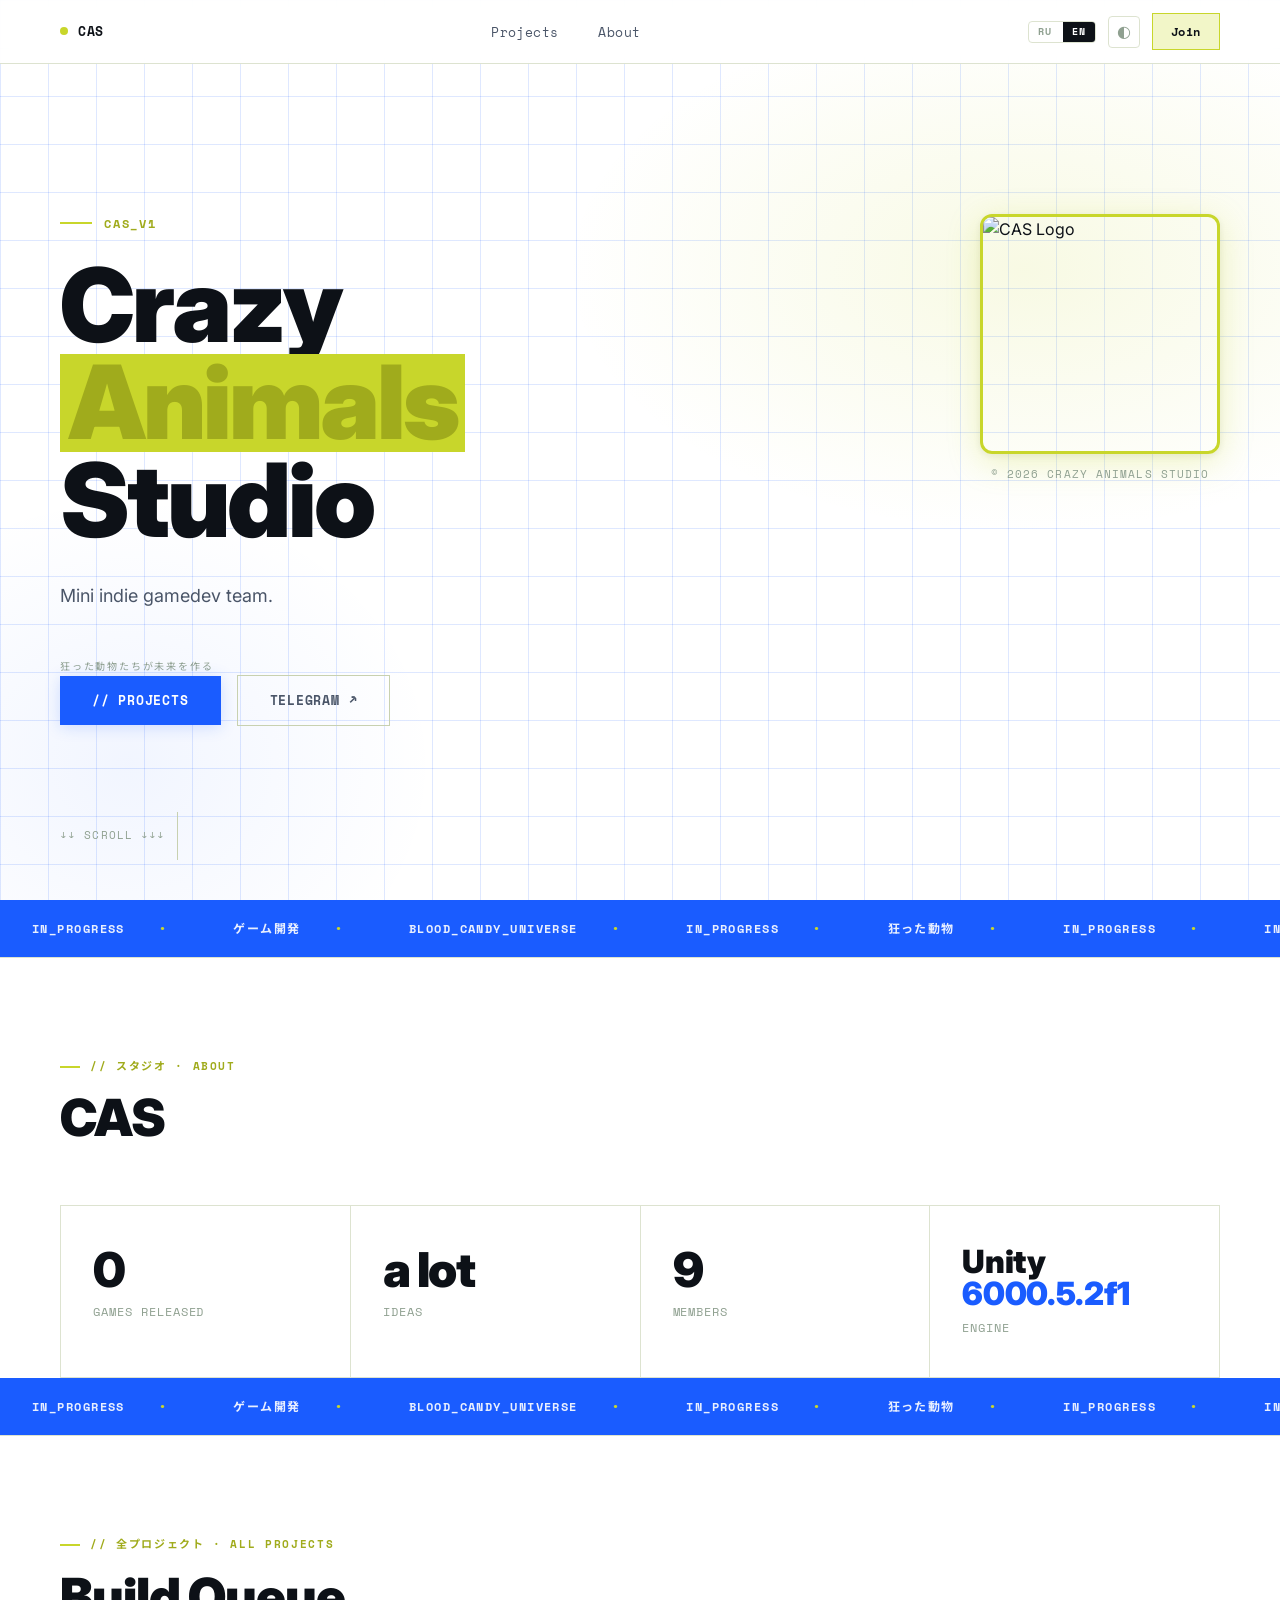
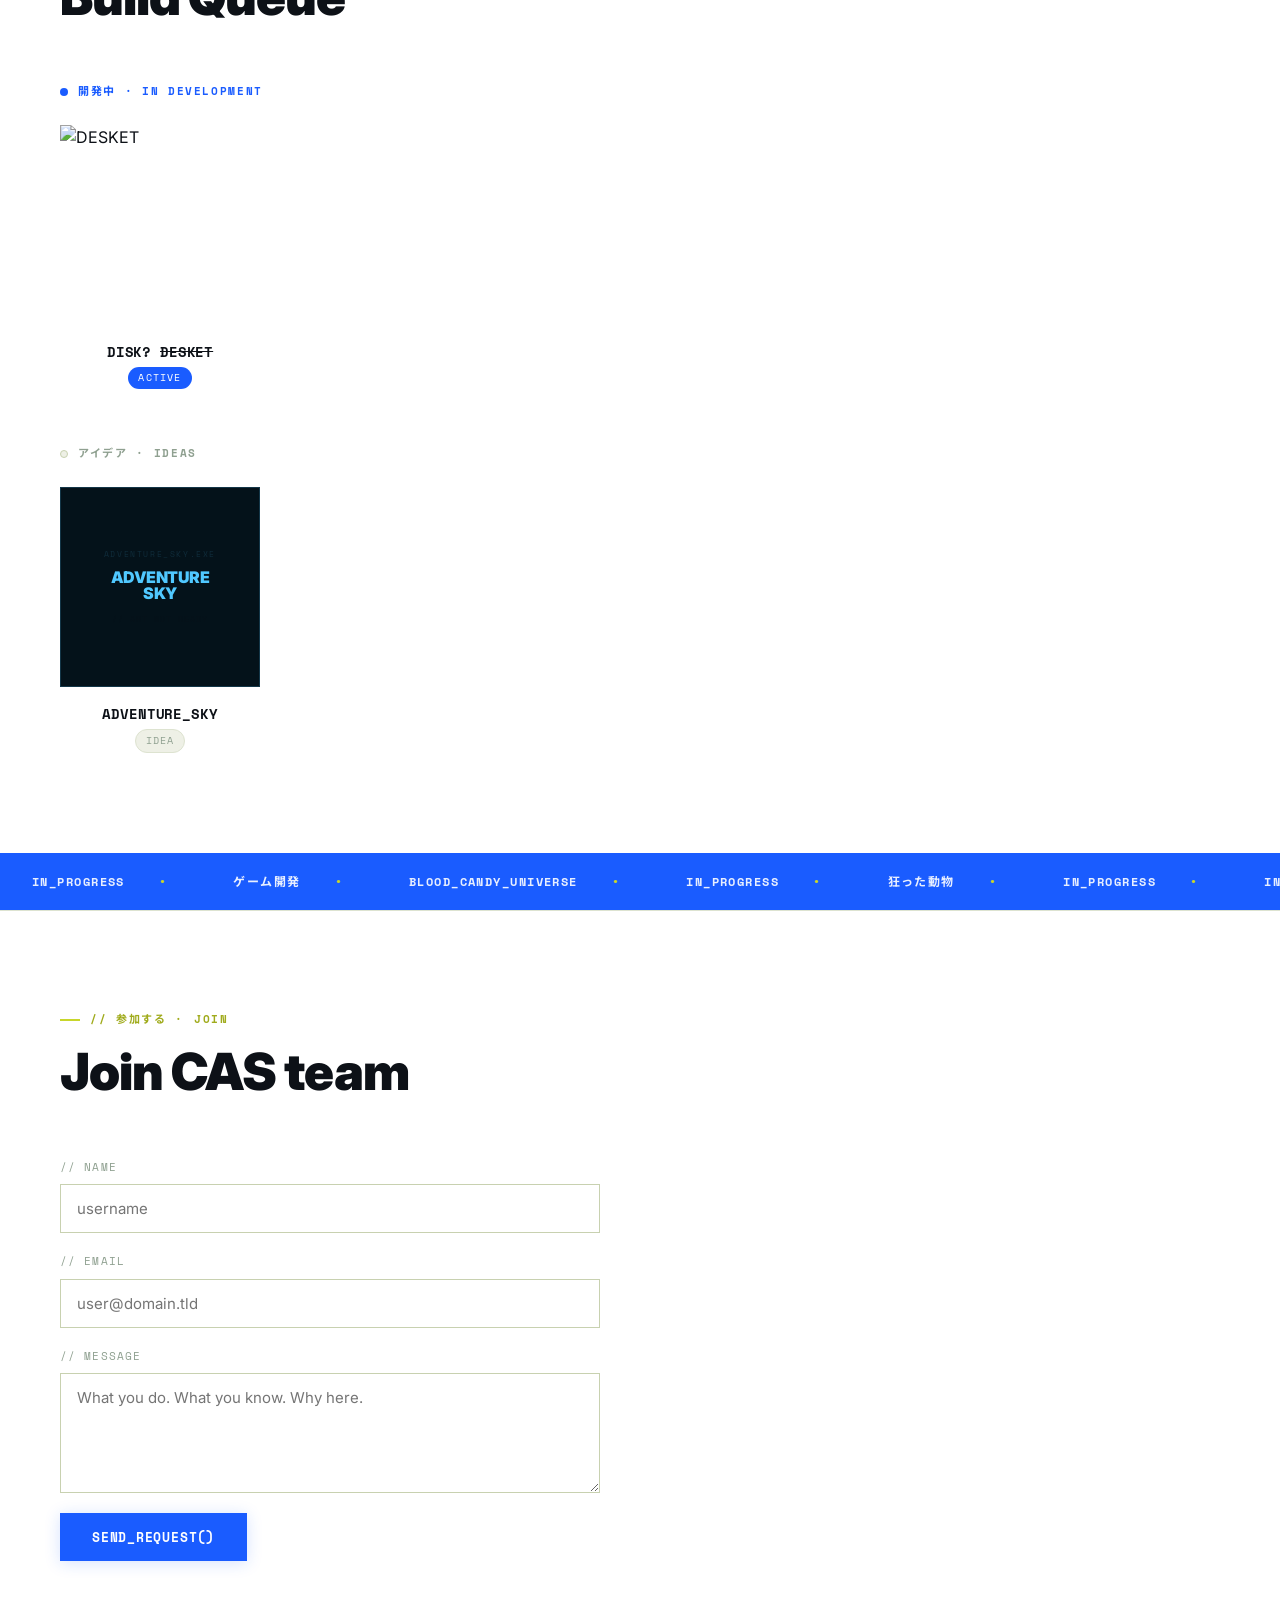
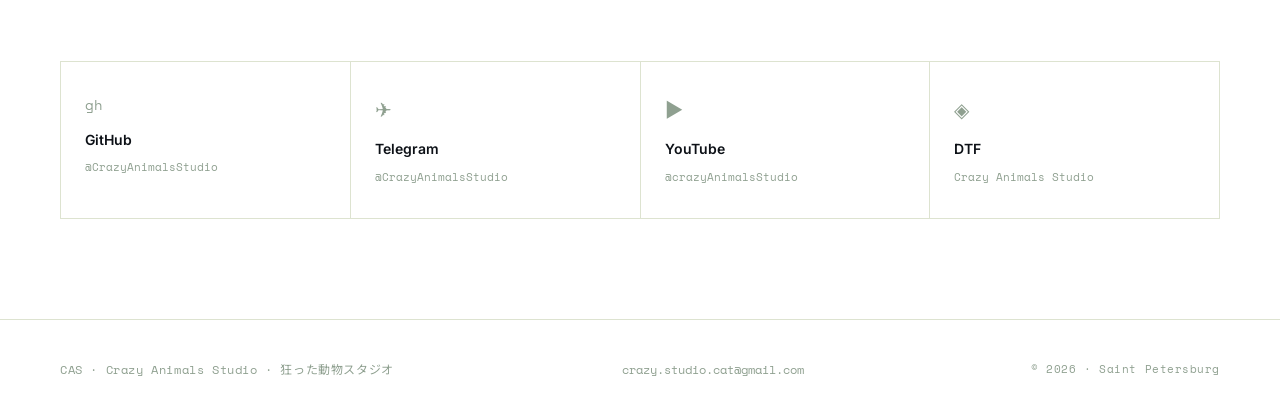
==== commit 7ceb68f1: "upd(general)<alt>" ====
--- a/index.html
+++ b/index.html
@@ -4,18 +4,18 @@
     <meta charset="UTF-8">
     <meta name="viewport" content="width=device-width, initial-scale=1.0">
 
-    <!-- ─── Verification ──────────────────────── -->
+    
     <meta name="yandex-verification" content="7a8b8e7beaadb155" />
     <meta name="google-site-verification" content="YRYXhuTqiTE7CR_DWWoEkwobsuxGEl" />
 
-    <!-- ─── SEO ───────────────────────────────── -->
-    <title>Crazy Animals Studio — Indie Game Dev · SPB</title>
+    
+    <title>Crazy Animals Studio — Indie Game Dev</title>
     <meta name="description" content="Crazy Animals Studio — independent indie game development studio from Saint Petersburg. Working on NO_FUTURE and other projects. Unity 6 · pixel art · low-poly 3D." />
     <meta name="keywords" content="Crazy Animals Studio, CAS, indie game studio, NO_FUTURE, DESKET, инди игры, pixel art, gamedev, разработка игр, indie game development, Unity 6, Saint Petersburg, Санкт-Петербург, инди студия" />
     <meta name="author" content="Crazy Animals Studio" />
     <meta name="robots" content="index, follow" />
 
-    <!-- ─── Open Graph ────────────────────────── -->
+    
     <meta property="og:type" content="website" />
     <meta property="og:site_name" content="Crazy Animals Studio" />
     <meta property="og:title" content="Crazy Animals Studio — Indie Game Dev · SPB" />
@@ -27,27 +27,27 @@
     <meta property="og:locale" content="en_US" />
     <meta property="og:locale:alternate" content="ru_RU" />
 
-    <!-- ─── Twitter Card ─────────────────────── -->
+    
     <meta name="twitter:card" content="summary_large_image" />
     <meta name="twitter:title" content="Crazy Animals Studio — Indie Game Dev" />
     <meta name="twitter:description" content="Independent indie game studio from Saint Petersburg. No investors — our pace." />
     <meta name="twitter:image" content="https://crazyanimalsstudio.space/img/logo.jpg" />
 
-    <!-- ─── Canonical ────────────────────────── -->
+    
     <link rel="canonical" href="https://crazyanimalsstudio.space/" />
 
-    <!-- ─── Favicon ───────────────────────────── -->
+    
     <link rel="icon" type="image/jpeg" href="img/logo.jpg" />
 
-    <!-- ─── Fonts ────────────────────────────── -->
+    
     <link rel="preconnect" href="https://fonts.googleapis.com">
     <link rel="preconnect" href="https://fonts.gstatic.com" crossorigin>
     <link href="https://fonts.googleapis.com/css2?family=Inter:wght@300;400;500;600;700;900&family=Space+Mono:wght@400;700&family=Noto+Sans+JP:wght@400;700;900&display=swap" rel="stylesheet">
 
-    <!-- ─── Styles ───────────────────────────── -->
+    
     <link rel="stylesheet" href="style.css">
 
-    <!-- ─── Structured Data (JSON-LD) ────────── -->
+    
     <script type="application/ld+json">
     {
         "@context": "https://schema.org",
@@ -69,14 +69,12 @@
             "https://www.youtube.com/@crazyAnimalsStudio",
             "https://t.me/CrazyAnimalsStudio"
         ],
-        "knowsAbout": ["indie game development", "Unity 6", "pixel art", "low-poly 3D", "game design"]
+        "knowsAbout": ["indie game development", "Unity", "art", "2D", "3D", "game design"]
     }
     </script>
-
 </head>
 <body>
 
-<!-- NAV -->
 <nav>
     <a href="#" class="nav-logo">
         <span class="nav-logo-dot"></span>
@@ -85,7 +83,7 @@
     <ul class="nav-links">
         <li><a href="#projects" data-i18n="nav-projects">Projects</a></li>
         <li><a href="#about" data-i18n="nav-about">About</a></li>
-        <!--<li><a href="/bgd" class="nav-bgdlib-btn">BGDLib ↗</a></li>-->
+        
     </ul>
     <div class="nav-right">
         <div class="nav-lang">
@@ -97,7 +95,6 @@
     </div>
 </nav>
 
-<!-- HERO -->
 <section class="hero">
     <div style="display:flex; align-items:flex-start; justify-content:space-between; width:100%; gap:40px; flex-wrap:wrap; position:relative; z-index:1;">
         <div style="flex:1; min-width:300px;">
@@ -118,7 +115,6 @@
     <div class="hero-scroll">↓↓ SCROLL ↓↓↓</div>
 </section>
 
-<!-- MARQUEE1 -->
 <div class="marquee-strip">
     <div class="marquee-track">
         <div class="marquee-content">
@@ -150,35 +146,6 @@
     </div>
 </div>
 
-<!-- CURRENT BUILD: disk_thegame -->
-<!--<section class="section" id="projects">
-    <div class="section-tag" data-i18n="tag-current-build">// 製作中 · current build</div>
-    <div class="featured">
-        <div class="featured-info">
-            <div class="featured-badge" style="background:var(--accent); color:#fff; border-color:var(--accent);" data-i18n="active-badge">● 開発中 · ACTIVE</div>
-            <div class="featured-name" style="font-size: clamp(48px,7vw,96px);">disk_thegame</div>
-            <div class="featured-sub" style="font-family:var(--mono); font-size:12px; letter-spacing:0.1em;">
-                ENGINE: Unity 6 6000.5.2f1 &nbsp;·&nbsp; BUILD: 202X
-            </div>
-            <div class="featured-tags" style="margin-top: 20px;">
-                <span class="tag">2D</span>
-                <span class="tag">platformer</span>
-                <span class="tag">3D</span>
-                <span class="tag">sci-fi</span>
-            </div>
-            <div style="margin-top: 32px; display:flex; gap:12px; flex-wrap:wrap;">
-                <a href="https://t.me/CrazyAnimalsStudio" target="_blank" class="btn-primary" data-i18n="btn-follow">follow ↗</a>
-            </div>
-        </div>
-        <div class="featured-img-wrap" style="background:#0d1117; display:flex; align-items:center; justify-content:center; flex-direction:column; gap:16px; font-family:var(--mono); color:rgba(26,92,255,0.6); font-size:13px; letter-spacing:0.08em;">
-            <div style="color:var(--accent); font-size:11px; letter-spacing:0.2em; text-transform:uppercase; opacity:0.5;">disk.exe · disk.appimage</div>
-            <div style="font-size:clamp(48px,6vw,80px); font-weight:900; color:var(--lime); letter-spacing:-0.04em; line-height:1; font-family:var(--sans);">disk<br>thegame</div>
-            <div style="font-size:10px; color:rgba(255,255,255,0.2); letter-spacing:0.15em; margin-top:8px;" data-i18n="art-not-ready-featured">// art not ready yet</div>
-        </div>
-    </div>
-</section>-->
-
-<!-- STATS -->
 <div class="section" id="about" style="padding-bottom:0;">
     <div class="section-tag" data-i18n="tag-about">// スタジオ · about</div>
     <h2 class="section-title">CAS</h2>
@@ -192,7 +159,7 @@
             <div class="stat-label" data-i18n="stat-ideas">ideas</div>
         </div>
         <div class="stat">
-            <div class="stat-num">9<!--<span>+</span>--></div>
+            <div class="stat-num">9</div>
             <div class="stat-label" data-i18n="stat-members">members</div>
         </div>
         <div class="stat">
@@ -202,7 +169,6 @@
     </div>
 </div>
 
-<!-- MARQUEE2 -->
 <div class="marquee-strip">
     <div class="marquee-track">
         <div class="marquee-content">
@@ -234,40 +200,18 @@
     </div>
 </div>
 
-<!-- ROLES -->
-<!--<section class="roles-section">
-    <div class="roles-header">
-        <h2>Crazy Animals Studio</h2>
-        <p style="font-family:var(--mono); font-size:11px; letter-spacing:0.12em; text-transform:uppercase;">// indie · spb · est_2024 · no_investors</p>
-        <p style="font-family:var(--mono); font-size:10px; letter-spacing:0.15em; color:var(--text-3); margin-top:6px;" data-i18n="roles-sub">自分たちのペースで · at our own pace</p>
-    </div>
-
-    <div class="roles-cloud">
-        <span class="role-bubble" data-i18n="role-dev"> </span>
-        <span class="role-bubble"> </span>
-        <span class="role-bubble"> </span>
-        <span class="role-bubble" data-i18n="role-narrative"> </span>
-        <span class="role-bubble"> </span>
-        <span class="role-bubble"> </span>
-        <span class="role-bubble" data-i18n="role-sound"> </span>
-        <span class="role-bubble"> </span>
-        <span class="role-bubble" data-i18n="role-writing"></span>
-    </div>
-</section>-->
-
-<!-- ALL PROJECTS — media shelf -->
 <section class="section" id="projects">
     <div class="section-tag" data-i18n="tag-all-projects">// 全プロジェクト · all projects</div>
     <h2 class="section-title">Build Queue</h2>
 
-    <!-- ACTIVE -->
+    
     <div style="margin-bottom:56px;">
         <div style="font-family:var(--mono); font-size:11px; letter-spacing:0.15em; color:var(--accent); font-weight:700; margin-bottom:24px; display:flex; align-items:center; gap:10px;">
             <span style="display:inline-block; width:8px; height:8px; border-radius:50%; background:var(--accent); animation: pulseDot 1.5s ease-in-out infinite;"></span>
             <span data-i18n="status-active">開発中 · IN DEVELOPMENT</span>
         </div>
         <div class="media-shelf">
-            <!-- disk_thegame (DESKET) -->
+            
             <a href="#" class="media-card">
                 <div class="media-card-frame">
                     <img src="img/projects/desket/desketLogo.png" alt="DESKET">
@@ -280,7 +224,7 @@
         </div>
     </div>
 
-    <!-- IDEAS -->
+    
     <div>
         <div style="font-family:var(--mono); font-size:11px; letter-spacing:0.15em; color:var(--text-3); font-weight:700; margin-bottom:24px; display:flex; align-items:center; gap:10px;">
             <span style="display:inline-block; width:8px; height:8px; border-radius:50%; background:var(--bg-3); border:1px solid var(--border-2);"></span>
@@ -289,8 +233,7 @@
         <div class="media-shelf">
             
 
-
-            <!-- ADVENTURE_SKY -->
+            
             <a href="#" class="media-card">
                 <div class="media-card-frame">
                     <div class="media-text-card" style="background:#04121a; border:1px solid rgba(80,200,255,0.2);">
@@ -305,155 +248,30 @@
                 </div>
             </a>
 
-            <!-- hidden for the future -->
-            <!-- no_future_the_game
-            <a href="#" class="media-card">
-                <div class="media-card-frame">
-                    <div class="media-text-card" style="background:#0a0a10; border:1px solid rgba(200,214,43,0.2);">
-                        <div class="tc-label" style="color:rgba(200,214,43,0.4);">NO_FUTURE.exe</div>
-                        <div class="tc-title" style="color:var(--lime);">NO<br>FUTURE</div>
-                        <div class="tc-sub" data-i18n="art-pending">// art not ready · 未定</div>
-                    </div>
-                </div>
-                <div class="media-card-label">
-                    <div class="media-card-name">NO_FUTURE</div>
-                    <div class="media-card-status" style="background:var(--accent); color:#fff; border-radius:999px; font-family:var(--mono); font-size:10px; letter-spacing:0.12em; text-transform:uppercase; padding:3px 10px;" data-i18n="badge-active">ACTIVE</div>
-                </div>
-            </a>-->
-
-            <!-- DEER_WITH_BEER 
-            <a href="#" class="media-card">
-                <div class="media-card-frame">
-                    <img src="img/projects/deerWithBeer/deerWithBeerLogo.png" alt="DEER_WITH_BEER">
-                </div>
-                <div class="media-card-label">
-                    <div class="media-card-name">DEER_WITH_BEER</div>
-                    <div class="media-card-status media-status-idea" data-i18n="badge-idea">Idea</div>
-                </div>
-            </a>-->
-            <!-- MURDER_SHOW 
-            <a href="#" class="media-card">
-                <div class="media-card-frame">
-                    <div class="media-text-card" style="background:#1a0505; border:1px solid rgba(255,80,80,0.2);">
-                        <div class="tc-label" style="color:rgba(255,80,80,0.4);">MURDER_SHOW.exe</div>
-                        <div class="tc-title" style="color:#ff5050;">MURDER<br>SHOW</div>
-                        <div class="tc-sub" data-i18n="art-pending-short">// art not ready</div>
-                    </div>
-                </div>
-                <div class="media-card-label">
-                    <div class="media-card-name">MURDER_SHOW</div>
-                    <div class="media-card-status media-status-idea" data-i18n="badge-idea">Idea</div>
-                </div>
-            </a>-->
-            <!-- CURSED_PERSECUTOR 
-            <a href="#" class="media-card">
-                <div class="media-card-frame">
-                    <div class="media-text-card" style="background:#0e0515; border:1px solid rgba(180,80,255,0.2);">
-                        <div class="tc-label" style="color:rgba(180,80,255,0.4);">CURSED_PERSECUTOR.exe</div>
-                        <div class="tc-title" style="color:#b450ff; font-size:20px;">CURSED<br>PERSECUTOR</div>
-                        <div class="tc-sub" data-i18n="art-pending-short">// art not ready</div>
-                    </div>
-                </div>
-                <div class="media-card-label">
-                    <div class="media-card-name">CURSED_PERSECUTOR</div>
-                    <div class="media-card-status media-status-idea" data-i18n="badge-idea">Idea</div>
-                </div>
-            </a>-->
-            <!-- DEVASTATION 
-            <a href="#" class="media-card">
-                <div class="media-card-frame">
-                    <div class="media-text-card" style="background:#150505; border:1px solid rgba(220,40,40,0.2);">
-                        <div class="tc-label" style="color:rgba(220,40,40,0.4);">DEVASTATION.exe</div>
-                        <div class="tc-title" style="color:#dc2828;">DEVASTATION</div>
-                        <div class="tc-sub">// blood_candy · ldr</div>
-                    </div>
-                </div>
-                <div class="media-card-label">
-                    <div class="media-card-name">DEVASTATION</div>
-                    <div class="media-card-status media-status-idea" data-i18n="badge-idea">Idea</div>
-                </div>
-            </a>-->
-            <!-- BARRELLINA
-            <a href="#" class="media-card">
-                <div class="media-card-frame">
-                    <div class="media-text-card" style="background:#141005; border:1px solid rgba(220,180,40,0.2);">
-                        <div class="tc-label" style="color:rgba(220,180,40,0.4);">BARRELLINA.exe</div>
-                        <div class="tc-title" style="color:#dcb428;">BARREL<br>LINA</div>
-                        <div class="tc-sub">// blood_candy · ldr</div>
-                    </div>
-                </div>
-                <div class="media-card-label">
-                    <div class="media-card-name">BARRELLINA</div>
-                    <div class="media-card-status media-status-idea" data-i18n="badge-idea">Idea</div>
-                </div>
-            </a>-->
-            <!-- PROJECT_BLUE
-            <a href="#" class="media-card">
-                <div class="media-card-frame">
-                    <div class="media-text-card" style="background:#030d18; border:1px solid rgba(40,100,220,0.2);">
-                        <div class="tc-label" style="color:rgba(40,100,220,0.4);">PROJECT_BLUE.exe</div>
-                        <div class="tc-title" style="color:#2864dc;">PROJECT<br>BLUE</div>
-                        <div class="tc-sub">// blood_candy · ldr</div>
-                    </div>
-                </div>
-                <div class="media-card-label">
-                    <div class="media-card-name">PROJECT_BLUE</div>
-                    <div class="media-card-status media-status-idea" data-i18n="badge-idea">Idea</div>
-                </div>
-            </a>-->
-            <!-- ROW
-            <a href="#" class="media-card">
-                <div class="media-card-frame">
-                    <img src="img/projects/row/rowLogoPackage.png" alt="ROW">
-                </div>
-                <div class="media-card-label">
-                    <div class="media-card-name">ROW</div>
-                    <div class="media-card-status media-status-idea" data-i18n="badge-idea">Idea</div>
-                </div>
-            </a>-->
-            <!-- RUINED_EARTH
-            <a href="#" class="media-card">
-                <div class="media-card-frame">
-                    <div class="media-text-card" style="background:#0d0e08; border:1px solid rgba(140,160,60,0.2);">
-                        <div class="tc-label" style="color:rgba(140,160,60,0.4);">RUINED_EARTH.exe</div>
-                        <div class="tc-title" style="color:#8ca03c;">RUINED<br>EARTH</div>
-                        <div class="tc-sub">// blood_candy</div>
-                    </div>
-                </div>
-                <div class="media-card-label">
-                    <div class="media-card-name">RUINED_EARTH</div>
-                    <div class="media-card-status media-status-idea" data-i18n="badge-idea">Idea</div>
-                </div>
-            </a>-->
-            <!-- HARD_CORE
-            <a href="#" class="media-card">
-                <div class="media-card-frame">
-                    <img src="img/projects/hardCore/hardCoreLogoPackage2.png" alt="HARD_CORE">
-                </div>
-                <div class="media-card-label">
-                    <div class="media-card-name">HARD_CORE</div>
-                    <div class="media-card-status media-status-idea" data-i18n="badge-idea">Idea</div>
-                </div>
-            </a>-->
-            <!-- INSTABILITY
-            <a href="#" class="media-card">
-                <div class="media-card-frame">
-                    <div class="media-text-card" style="background:#050508; border:1px solid rgba(100,80,200,0.2);">
-                        <div class="tc-label" style="color:rgba(100,80,200,0.4);">INSTABILITY.exe</div>
-                        <div class="tc-title" style="color:#6450c8;">INSTA<br>BILITY</div>
-                        <div class="tc-sub" data-i18n="bc-final">// blood_candy · final</div>
-                    </div>
-                </div>
-                <div class="media-card-label">
-                    <div class="media-card-name">INSTABILITY</div>
-                    <div class="media-card-status media-status-idea" data-i18n="badge-idea">Idea</div>
-                </div>
-            </a>-->
+            
+            
+
+            
+
+            
+
+            
+
+            
+
+            
+
+            
+
+            
+
+            
+
+            
         </div>
     </div>
 </section>
 
-<!-- MARQUEE3 -->
 <div class="marquee-strip">
     <div class="marquee-track">
         <div class="marquee-content">
@@ -485,24 +303,11 @@
     </div>
 </div>
 
-<!-- JOIN -->
 <section class="section" id="join">
     <div class="section-tag">// 参加する · <span data-i18n="join-tag-word">join</span></div>
     <h2 class="section-title">Join CAS team</h2>
     <div class="join-wrap">
-        <!--<div class="join-info">
-            <p style="font-family:var(--mono); font-size:13px; color:var(--text-3); line-height:1.8;" data-i18n="join-desc">
-                Looking for: developers, artists!<br>
-                // Dev stack: Unity 6 · Git &amp; GitLab · C#<br>
-                // Art stack: Aseprite · Blender
-            </p>
-            <ul class="join-perks">
-                <li data-i18n="join-perk-1">real projects from day one</li>
-                <li data-i18n="join-perk-2">proper git-workflow</li>
-                <li>本当にこれを翻訳することに興味がありますか？</li>
-                <li data-i18n="join-perk-4">long-term · 長期的</li>
-            </ul>
-        </div>-->
+        
         <form class="join-form" action="https://formspree.io/f/mnnvqkpe" method="POST">
             <div class="form-field">
                 <label for="name">// name</label>
@@ -522,7 +327,6 @@
     </div>
 </section>
 
-<!-- SOCIALS -->
 <section class="section" style="padding-top:0; border-top:none;">
     <div class="socials-grid">
         <a href="https://github.com/CrazyAnimalsStudio" target="_blank" class="social-link">
@@ -548,7 +352,6 @@
     </div>
 </section>
 
-<!-- FOOTER -->
 <footer>
     <div class="footer-logo">CAS · Crazy Animals Studio · 狂った動物スタジオ</div>
     <a href="mailto:crazy.studio.cat@gmail.com" class="footer-email">crazy.studio.cat@gmail.com</a>
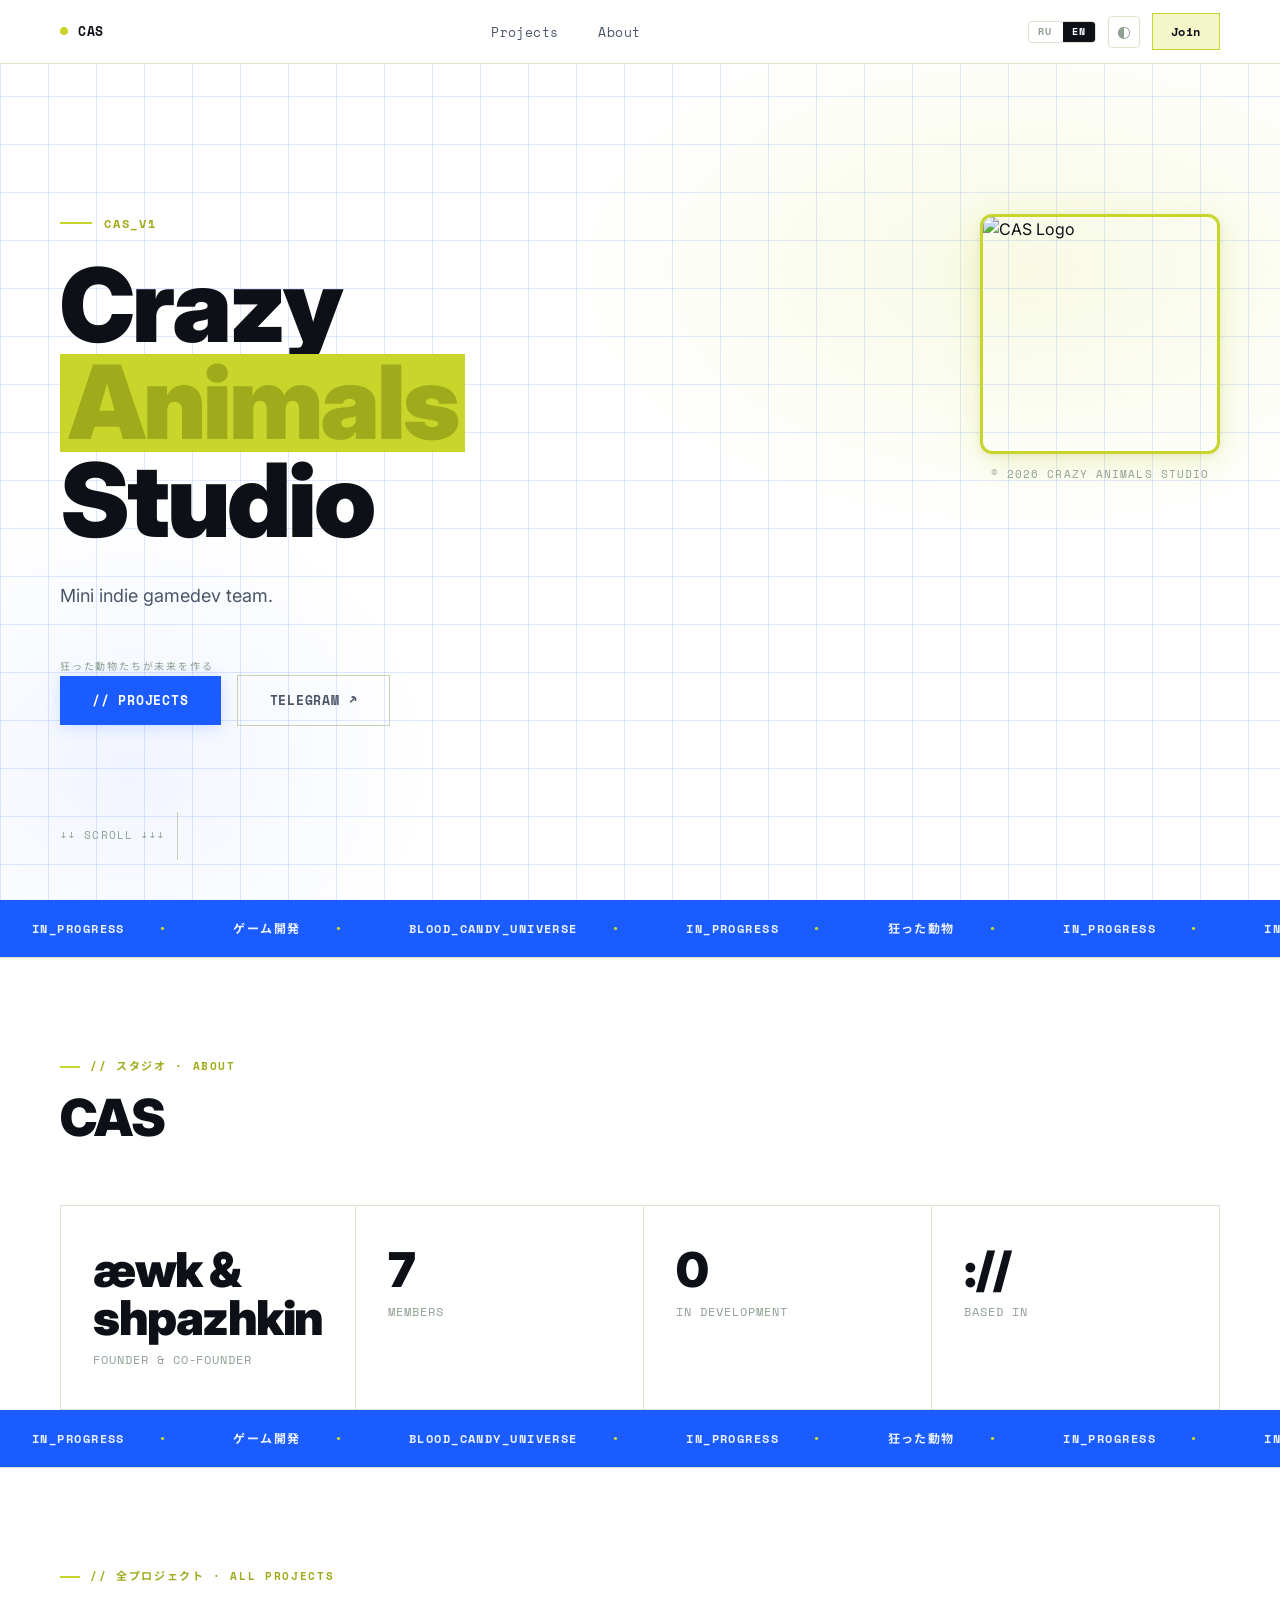
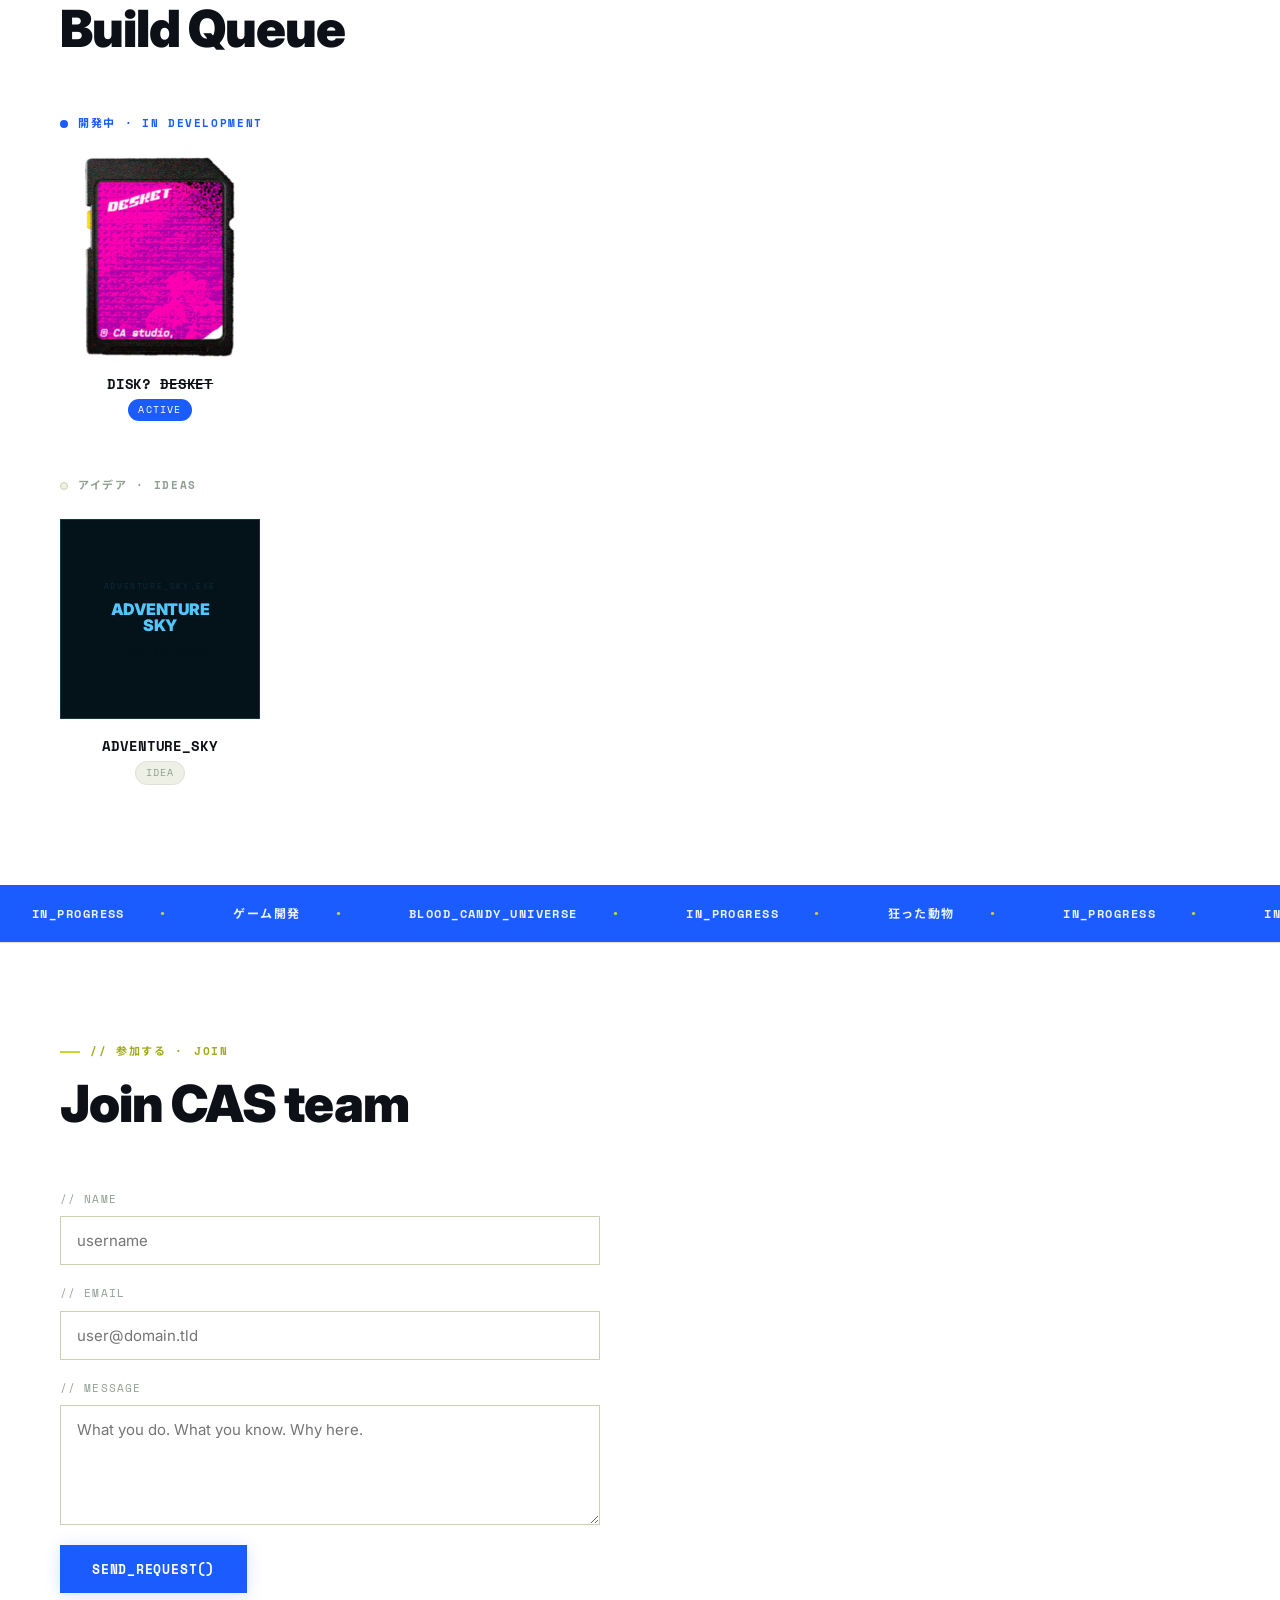
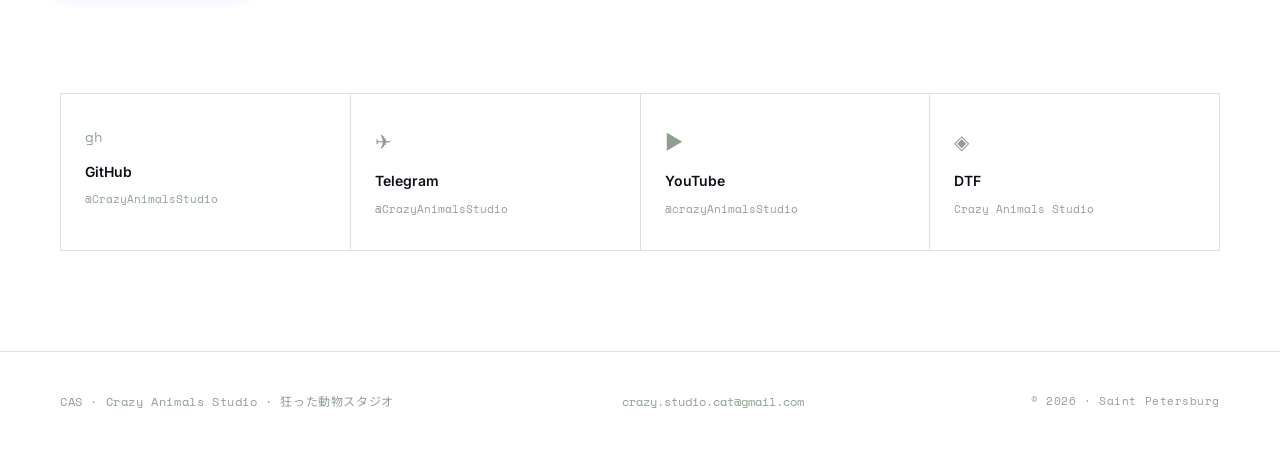
==== commit 0b2fa640: "chore(index&script)<alt>" ====
--- a/index.html
+++ b/index.html
@@ -151,20 +151,20 @@
     <h2 class="section-title">CAS</h2>
     <div class="stats">
         <div class="stat">
-            <div class="stat-num">0<span></span></div>
-            <div class="stat-label" data-i18n="stat-games">games released</div>
+            <div class="stat-num">æwk & shpazhkin</div>
+            <div class="stat-label" data-i18n="stat-founder&coFounder">founder & co-founder</div>
         </div>
         <div class="stat">
-            <div class="stat-num" data-i18n="stat-many">a lot</div>
-            <div class="stat-label" data-i18n="stat-ideas">ideas</div>
+            <div class="stat-num">8</div>
+            <div class="stat-label" data-i18n="stat-members">members</div>
         </div>
         <div class="stat">
-            <div class="stat-num">9</div>
-            <div class="stat-label" data-i18n="stat-members">members</div>
+            <div class="stat-num">1<span></span></div>
+            <div class="stat-label" data-i18n="stat-games">in development</div>
         </div>
         <div class="stat">
-            <div class="stat-num" style="font-size:32px; letter-spacing:-0.01em;">Unity<span> 6000.5.2f1</span></div>
-            <div class="stat-label" data-i18n="stat-engine">engine</div>
+            <div class="stat-num">://</div> 
+            <div class="stat-label" data-i18n="stat-basedIn">based in</div>
         </div>
     </div>
 </div>
@@ -214,7 +214,7 @@
             
             <a href="#" class="media-card">
                 <div class="media-card-frame">
-                    <img src="img/projects/desket/desketLogo.png" alt="DESKET">
+                    <img src="img/projects/disk(desket)/desketLogo.png" alt="DESKET">
                 </div>
                 <div class="media-card-label">
                     <div class="media-card-name">disk? <s>DESKET</s></div>
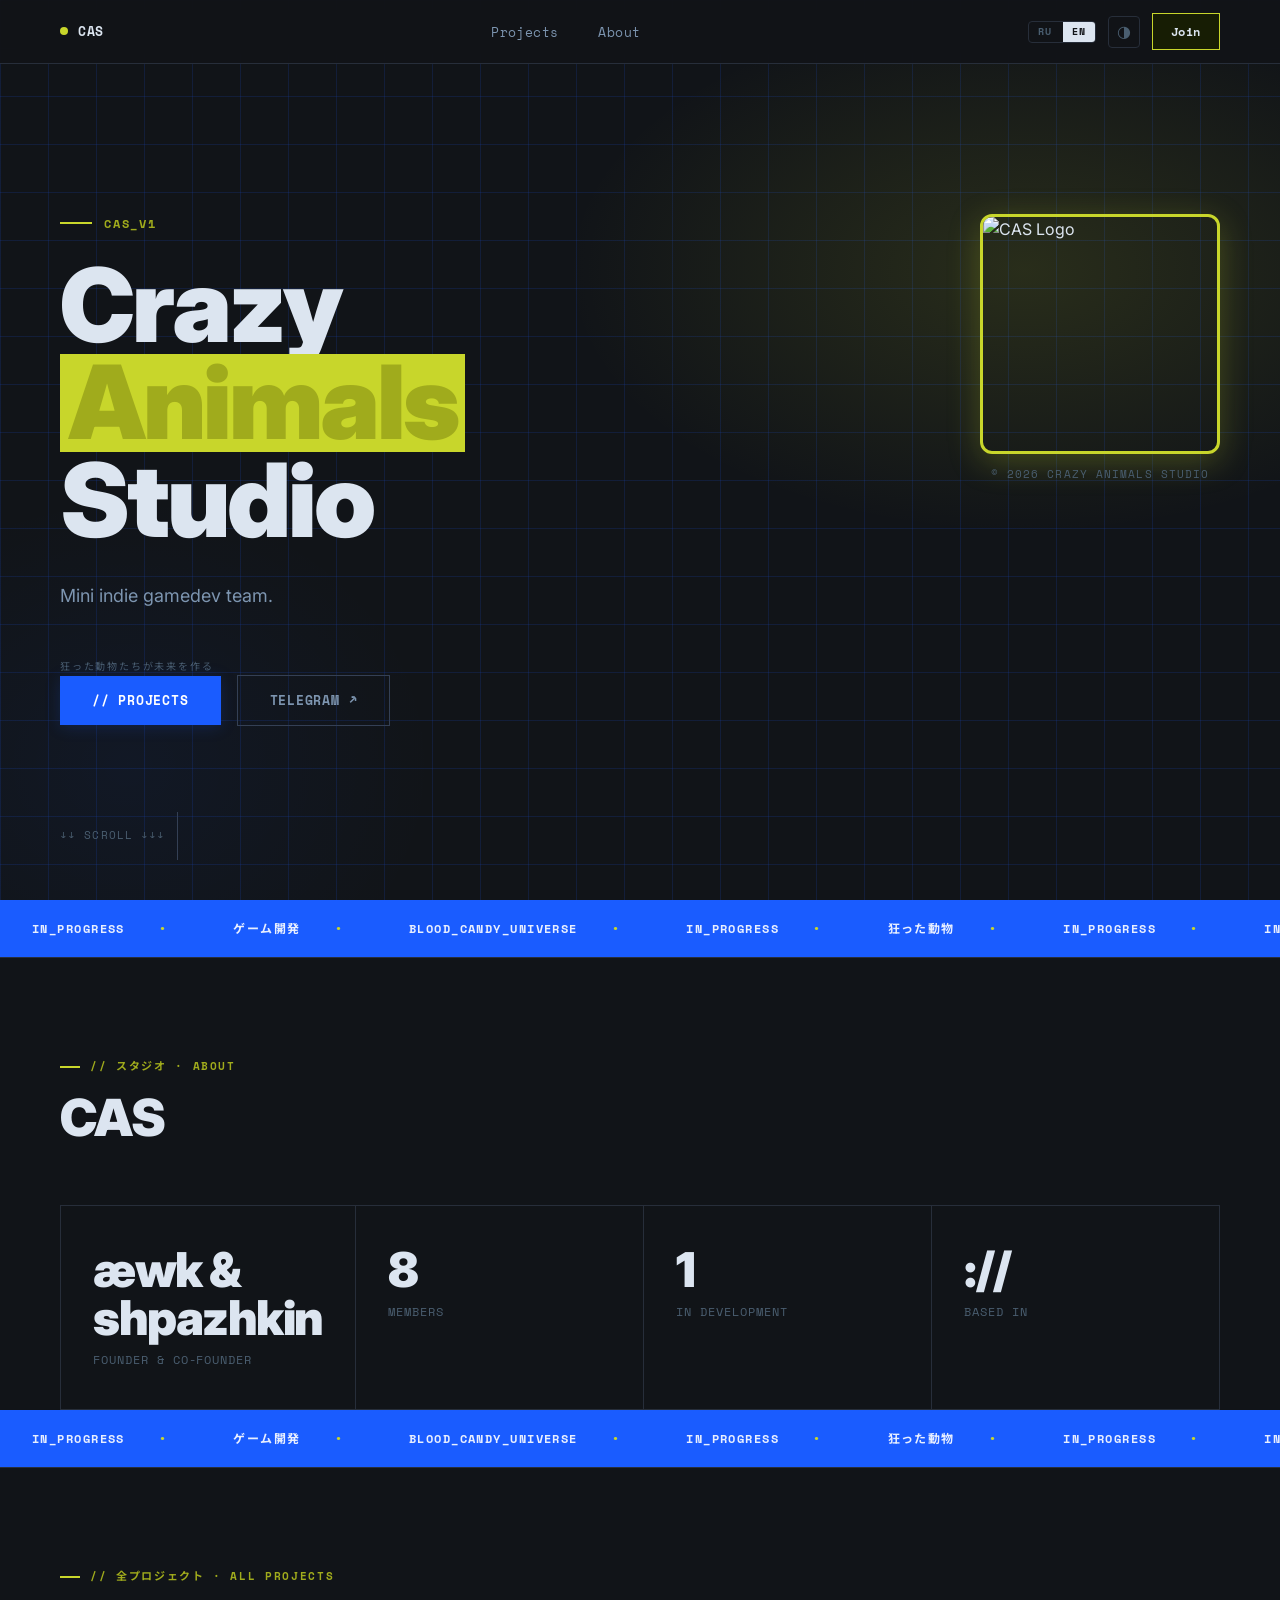
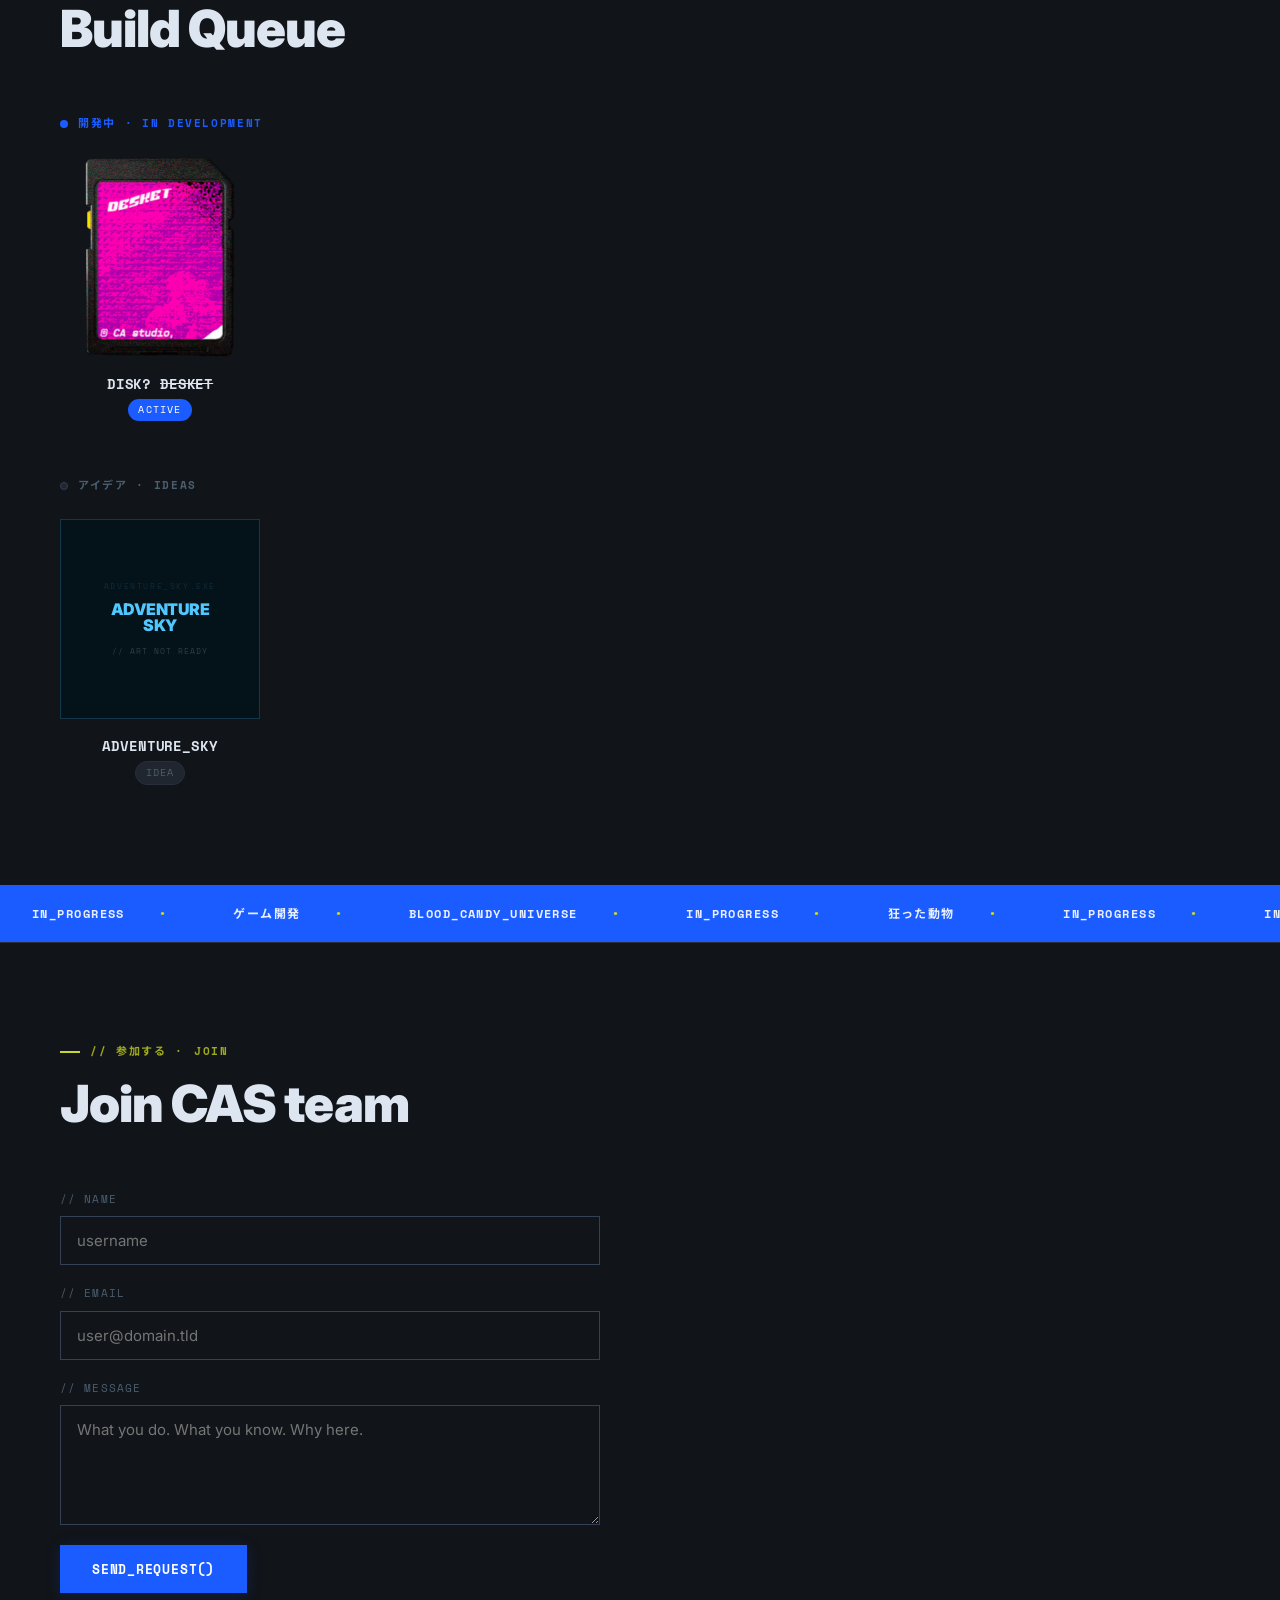
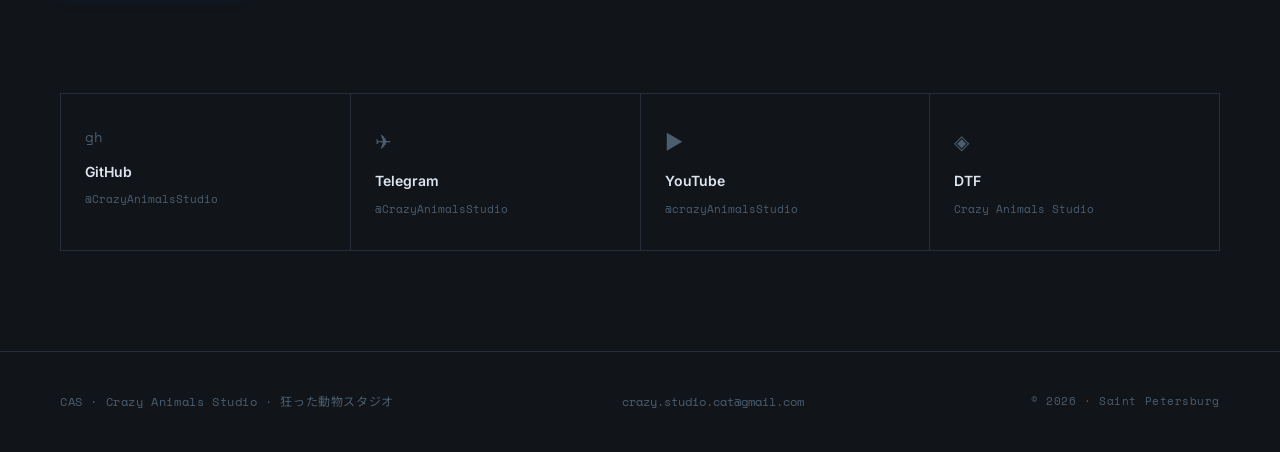
==== commit 4bdad1e8: "refactor(index.html)<alt>" ====
--- a/index.html
+++ b/index.html
@@ -232,7 +232,6 @@
         </div>
         <div class="media-shelf">
             
-
             
             <a href="#" class="media-card">
                 <div class="media-card-frame">
